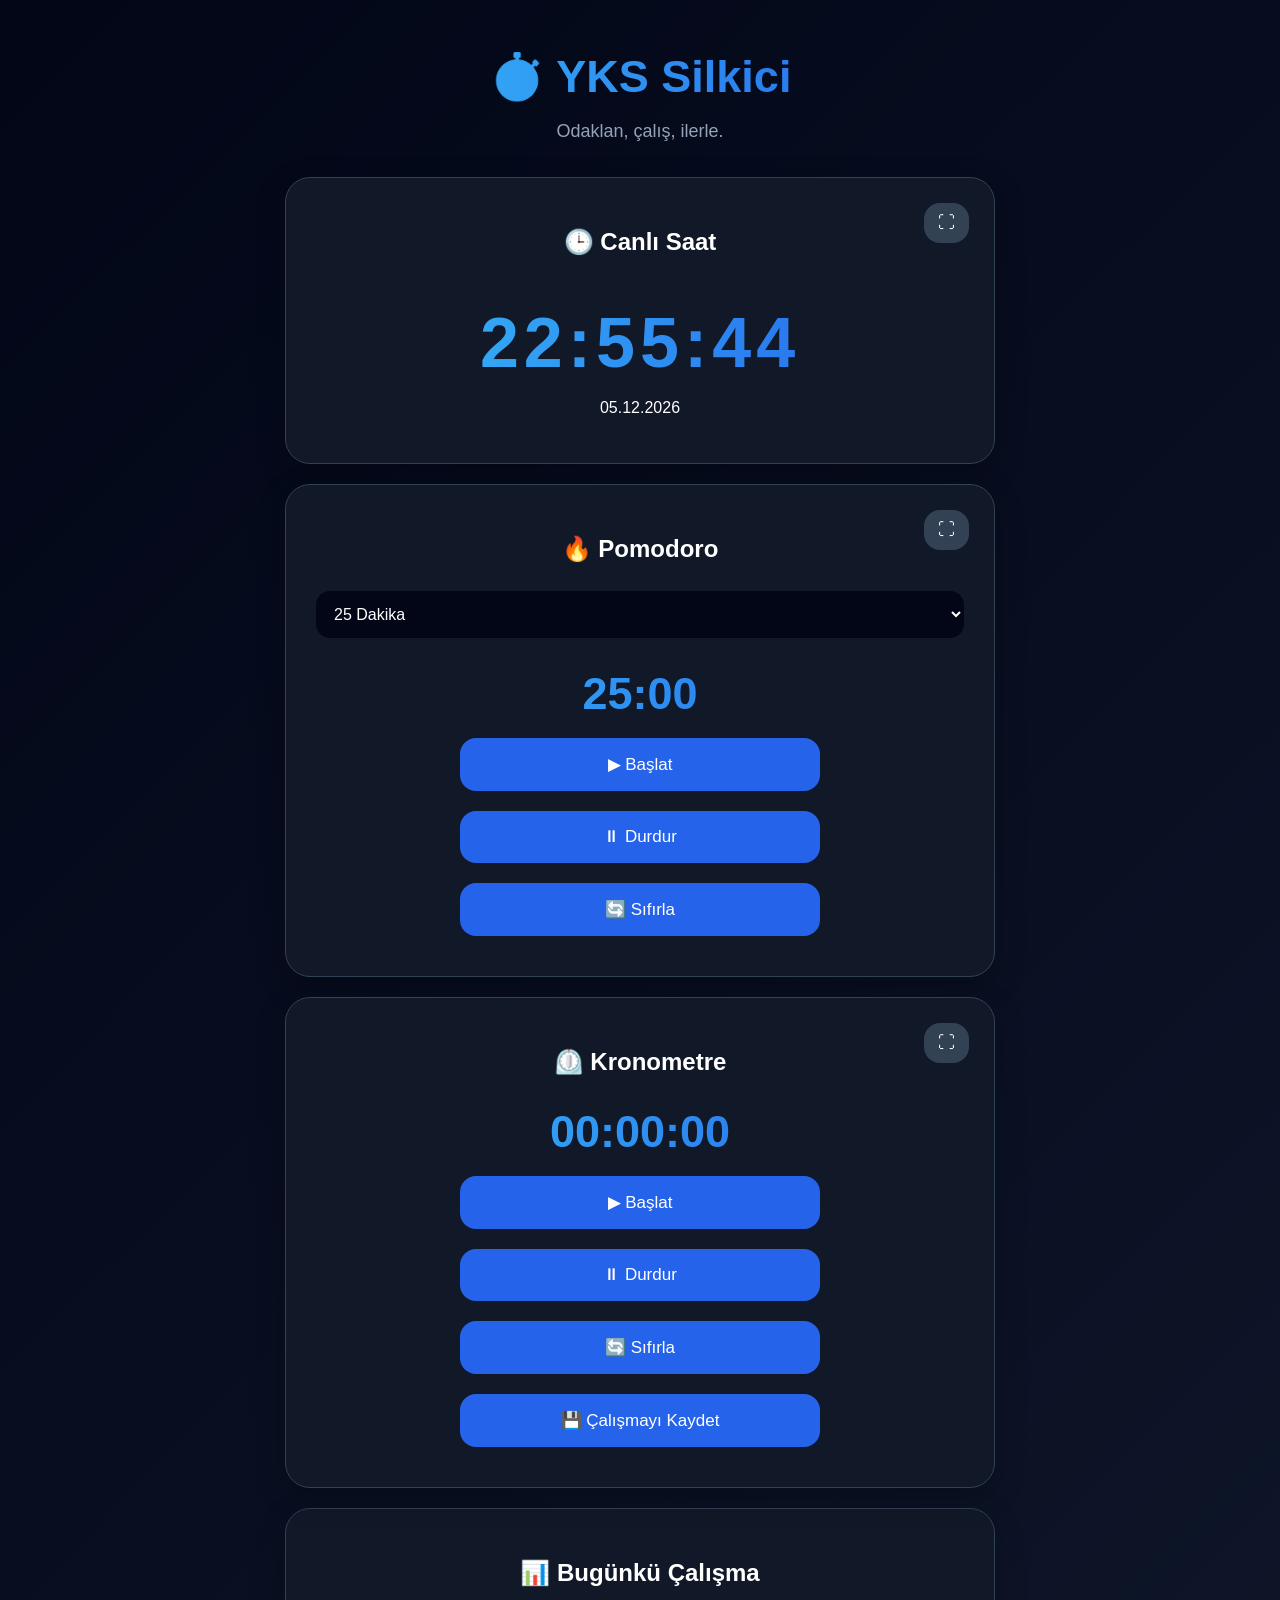
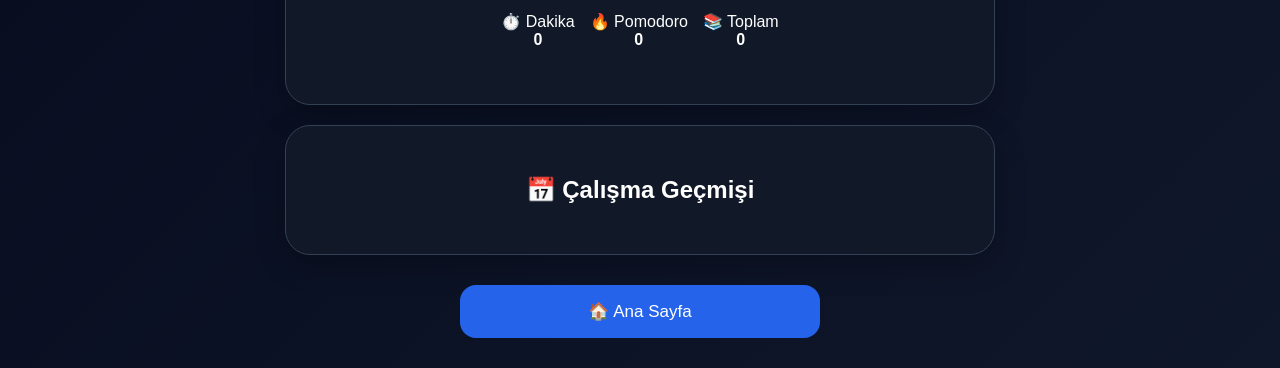
==== pomodoro.html @ 1069e3ba "Update pomodoro.html" ====
<!DOCTYPE html>
<html lang="tr">

<head>

<meta charset="UTF-8">
<meta name="viewport" content="width=device-width, initial-scale=1.0">

<title>YKS Silkici - Pomodoro Merkezi</title>

<link rel="stylesheet" href="style.css">

<style>
.fullscreenBox{

position:fixed;

top:0;
left:0;

width:100vw;
height:100vh;

z-index:99999;

background:#08111f;

display:flex;

flex-direction:column;

justify-content:center;

align-items:center;

padding:40px;

overflow:hidden;

}


/* tam ekrana geçen kutunun boyutu */

.fullscreenBox.box{

width:90%;

max-width:1000px;

min-height:500px;

}


/* tam ekrandaki başlık */

.fullscreenBox h2{

font-size:40px;

}


/* tam ekrandaki büyük sayılar */

.fullscreenBox h1{

font-size:120px;

letter-spacing:5px;

}


/* tam ekrandaki butonlar */

.fullscreenBox button{

font-size:22px;

padding:18px;

}


/* büyütme butonu */

.buyut{

position:absolute;

right:15px;

top:15px;

width:45px;

height:40px;

padding:5px;

background:#334155;

}


.odak{

position:relative;

}


/* normal saat */

.buyukSaat{

font-size:70px;

letter-spacing:5px;

font-weight:800;

}






.kartBaslik{

color:#94a3b8;

}


#kayitlar .card{

margin-top:15px;

}


</style>

</head>



<body>


<div class="container">



<h1>⏱️ YKS Silkici</h1>


<p class="subtitle">

Odaklan, çalış, ilerle.

</p>




<!-- SAAT -->

<div class="box odak" id="saatBox">


<button class="buyut" onclick="tamEkran('saatBox')">

⛶

</button>


<h2>🕒 Canlı Saat</h2>


<h1 id="saat" class="buyukSaat">

00:00:00

</h1>


<p id="tarih"></p>


</div>





<!-- POMODORO -->

<div class="box odak" id="pomBox">


<button class="buyut" onclick="tamEkran('pomBox')">

⛶

</button>



<h2>🔥 Pomodoro</h2>


<select id="sure">


<option value="5">5 Dakika</option>

<option value="10">10 Dakika</option>

<option value="15">15 Dakika</option>

<option value="25" selected>25 Dakika</option>

<option value="30">30 Dakika</option>

<option value="45">45 Dakika</option>

<option value="60">60 Dakika</option>


</select>



<h1 id="pomodoro">

25:00

</h1>



<button onclick="baslat()">

▶ Başlat

</button>


<button onclick="durdur()">

⏸ Durdur

</button>


<button onclick="sifirla()">

🔄 Sıfırla

</button>


</div>


<!-- KRONOMETRE -->

<div class="box odak" id="kronoBox">


<button class="buyut" onclick="tamEkran('kronoBox')">

⛶

</button>



<h2>⏲️ Kronometre</h2>


<h1 id="kronometre">

00:00:00

</h1>




<button onclick="kronoBaslat()">

▶ Başlat

</button>



<button onclick="kronoDurdur()">

⏸ Durdur

</button>



<button onclick="kronoSifirla()">

🔄 Sıfırla

</button>



<button onclick="kronoKaydet()">

💾 Çalışmayı Kaydet

</button>



</div>





<!-- İSTATİSTİK ÖZET -->

<div class="box">


<h2>📊 Bugünkü Çalışma</h2>


<div class="stats">


<div>

⏱️ Dakika

<br>

<b id="bugunDakika">

0

</b>

</div>




<div>

🔥 Pomodoro

<br>

<b id="pomSayisi">

0

</b>

</div>




<div>

📚 Toplam

<br>

<b id="toplamDakika">

0

</b>

</div>


</div>


</div>






<!-- KAYITLAR -->


<div class="box">


<h2>📅 Çalışma Geçmişi</h2>


<div id="kayitlar">

</div>


</div>





<button onclick="window.location.href='index.html'">

🏠 Ana Sayfa

</button>



</div><script>


// TAM EKRAN

function tamEkran(id){

let kutu=document.getElementById(id);

kutu.classList.toggle("fullscreenBox");

}





// CANLI SAAT


function saatGuncelle(){

let simdi=new Date();


document.getElementById("saat").innerHTML =
simdi.toLocaleTimeString("tr-TR");


document.getElementById("tarih").innerHTML =
simdi.toLocaleDateString("tr-TR");


}


setInterval(saatGuncelle,1000);

saatGuncelle();









// POMODORO SİSTEMİ


let pomTimer=null;


let pomDakika =
Number(localStorage.getItem("pomDakika")) || 25;


let pomSaniye =
Number(localStorage.getItem("pomSaniye")) || 0;



let pomBaslangic =
Number(localStorage.getItem("pomBaslangic")) || null;





function gosterPom(){


document.getElementById("pomodoro").innerHTML =

String(pomDakika).padStart(2,"0")

+

":"

+

String(pomSaniye).padStart(2,"0");


}







function baslat(){


if(pomTimer) return;



if(!pomBaslangic){

pomBaslangic=Date.now();

localStorage.setItem(
"pomBaslangic",
pomBaslangic
);

}



pomTimer=setInterval(function(){


pomSaniye--;



if(pomSaniye<0){


pomSaniye=59;

pomDakika--;


}



if(pomDakika<=0 && pomSaniye<=0){


pomBitir();


return;


}





localStorage.setItem(
"pomDakika",
pomDakika
);



localStorage.setItem(
"pomSaniye",
pomSaniye
);



gosterPom();



},1000);



}







function durdur(){


clearInterval(pomTimer);


pomTimer=null;



}







function sifirla(){


durdur();


pomDakika =
Number(document.getElementById("sure").value);



pomSaniye=0;



localStorage.setItem(
"pomDakika",
pomDakika
);



localStorage.setItem(
"pomSaniye",
pomSaniye
);



gosterPom();



}






document
.getElementById("sure")
.addEventListener("change",function(){


pomDakika=Number(this.value);

pomSaniye=0;


gosterPom();


});





function pomBitir(){


clearInterval(pomTimer);


pomTimer=null;


localStorage.removeItem("pomBaslangic");



pomSayisiArttir();



let ses=new Audio(

"https://actions.google.com/sounds/v1/alarms/alarm_clock.ogg"

);



ses.play();



alert("Pomodoro tamamlandı 🔥");



pomDakika=
Number(document.getElementById("sure").value);



pomSaniye=0;


gosterPom();



}






gosterPom();


// KRONOMETRE SİSTEMİ


let kronoTimer=null;


let kronoSure =
Number(localStorage.getItem("kronoSure")) || 0;



function kronoGoster(){


let saat=Math.floor(kronoSure/3600);


let dakika=Math.floor((kronoSure%3600)/60);


let saniye=kronoSure%60;



document.getElementById("kronometre").innerHTML=


String(saat).padStart(2,"0")

+

":"

+

String(dakika).padStart(2,"0")

+

":"

+

String(saniye).padStart(2,"0");



}






function kronoBaslat(){


if(kronoTimer) return;



kronoTimer=setInterval(function(){


kronoSure++;


localStorage.setItem(
"kronoSure",
kronoSure
);


kronoGoster();



},1000);



}







function kronoDurdur(){


clearInterval(kronoTimer);


kronoTimer=null;



}







function kronoSifirla(){


kronoDurdur();


kronoSure=0;


localStorage.removeItem(
"kronoSure"
);


kronoGoster();


}








kronoGoster();










// ÇALIŞMA KAYDETME


function kronoKaydet(){


if(kronoSure===0){

alert("Önce biraz çalışmalısın.");

return;

}



let liste =

JSON.parse(
localStorage.getItem("calismaKayitlari")
)
|| [];



let tarih =
new Date().toLocaleDateString("tr-TR");




liste.push({

tarih:tarih,

sure:kronoSure


});





localStorage.setItem(

"calismaKayitlari",

JSON.stringify(liste)

);



alert("Çalışma kaydedildi 💪");



kayitGoster();


istatistikGuncelle();


}










// KAYITLARI GÖSTER


function kayitGoster(){


let alan=
document.getElementById("kayitlar");



let liste=

JSON.parse(
localStorage.getItem("calismaKayitlari")
)

|| [];



alan.innerHTML="";



  liste.slice().reverse().forEach(function(x,index){



let dakika=Math.floor(x.sure/60);



alan.innerHTML += `


<div class="card">


<p>📅 ${x.tarih}</p>


<p>⏱️ ${dakika} dakika çalışıldı</p>



<button onclick="kayitSil(${index})">

🗑️ Sil

</button>



</div>


`;



});



}








function kayitSil(index){


let liste=

JSON.parse(
localStorage.getItem("calismaKayitlari")
)

|| [];



liste.splice(index,1);



localStorage.setItem(

"calismaKayitlari",

JSON.stringify(liste)

);



kayitGoster();


istatistikGuncelle();


}



kayitGoster();

// POMODORO SAYACI


function pomSayisiArttir(){


let sayi =

Number(localStorage.getItem("pomSayisi"))
|| 0;



sayi++;



localStorage.setItem(
"pomSayisi",
sayi
);



istatistikGuncelle();


}









// İSTATİSTİK SİSTEMİ


function istatistikGuncelle(){


let liste =

JSON.parse(
localStorage.getItem("calismaKayitlari")
)

|| [];



let bugun =

new Date().toLocaleDateString("tr-TR");



let toplam=0;



liste.forEach(function(x){


let dakika=Math.floor(x.sure/60);


toplam+=dakika;



});






let bugunToplam=0;



liste.forEach(function(x){


if(x.tarih===bugun){


bugunToplam +=

Math.floor(x.sure/60);


}


});






document.getElementById("bugunDakika").innerHTML =

bugunToplam;



document.getElementById("toplamDakika").innerHTML =

toplam;



document.getElementById("pomSayisi").innerHTML =

localStorage.getItem("pomSayisi")
|| 0;



}







istatistikGuncelle();





</script>


</body>

</html>
---- style.css ----
*{
    box-sizing:border-box;
    font-family:"Segoe UI",Arial,sans-serif;
}


body{

    margin:0;
    min-height:100vh;

    background:
    linear-gradient(135deg,#020617,#0f172a);

    color:white;

    display:flex;
    justify-content:center;
    align-items:center;

}



.container{

    width:92%;
    max-width:750px;

    text-align:center;

    padding:20px;

}




h1{

    font-size:45px;

    margin-bottom:8px;

    background:linear-gradient(90deg,#38bdf8,#2563eb);

    -webkit-background-clip:text;

    color:transparent;

}



.subtitle{

    color:#94a3b8;

    font-size:18px;

    margin-bottom:35px;

}





.box{

    background:#111827;

    padding:30px;

    border-radius:25px;

    border:1px solid #334155;

    margin-bottom:20px;

    box-shadow:
    0 10px 30px rgba(0,0,0,.25);

}




button{

    width:90%;

    max-width:360px;

    padding:16px;

    margin:10px;

    border:none;

    border-radius:16px;

    background:#2563eb;

    color:white;

    font-size:17px;

    cursor:pointer;

    transition:.25s;


}



button:hover{

    transform:translateY(-4px);

    filter:brightness(1.15);

}




.hidden{

    display:none;

}




.stats{

    display:flex;

    gap:15px;

    justify-content:center;

    flex-wrap:wrap;

    margin:25px 0;

}





.statCard{

    background:#1e293b;

    padding:22px;

    border-radius:22px;

    width:160px;

    border:1px solid #334155;

    font-size:15px;

}



.statCard b{

    display:block;

    font-size:35px;

    margin-top:10px;

    color:#38bdf8;

}





.menu button{

    background:#16a34a;

}




input,
select,
textarea{


    width:100%;

    padding:14px;

    margin-top:8px;

    border-radius:14px;

    border:none;

    outline:none;

    background:#020617;

    color:white;

    font-size:16px;


}





textarea{

    min-height:130px;

    resize:none;

}




label{

    display:block;

    text-align:left;

    margin-top:15px;

    color:#cbd5e1;

}




.card{


    background:#1e293b;

    padding:22px;

    border-radius:22px;

    margin:15px 0;

    text-align:left;

    border:1px solid #334155;


}




.card button{

    background:#dc2626;

    width:200px;

}




img{

    max-width:100%;

    border-radius:15px;

    margin-top:15px;

}





.progress{

    width:100%;

    height:15px;

    background:#020617;

    border-radius:20px;

    overflow:hidden;

}




#hedefBar{

    height:100%;

    width:0%;

    background:#22c55e;

}





@media(max-width:600px){


    h1{

        font-size:35px;

    }



    .statCard{

        width:100%;

    }


}
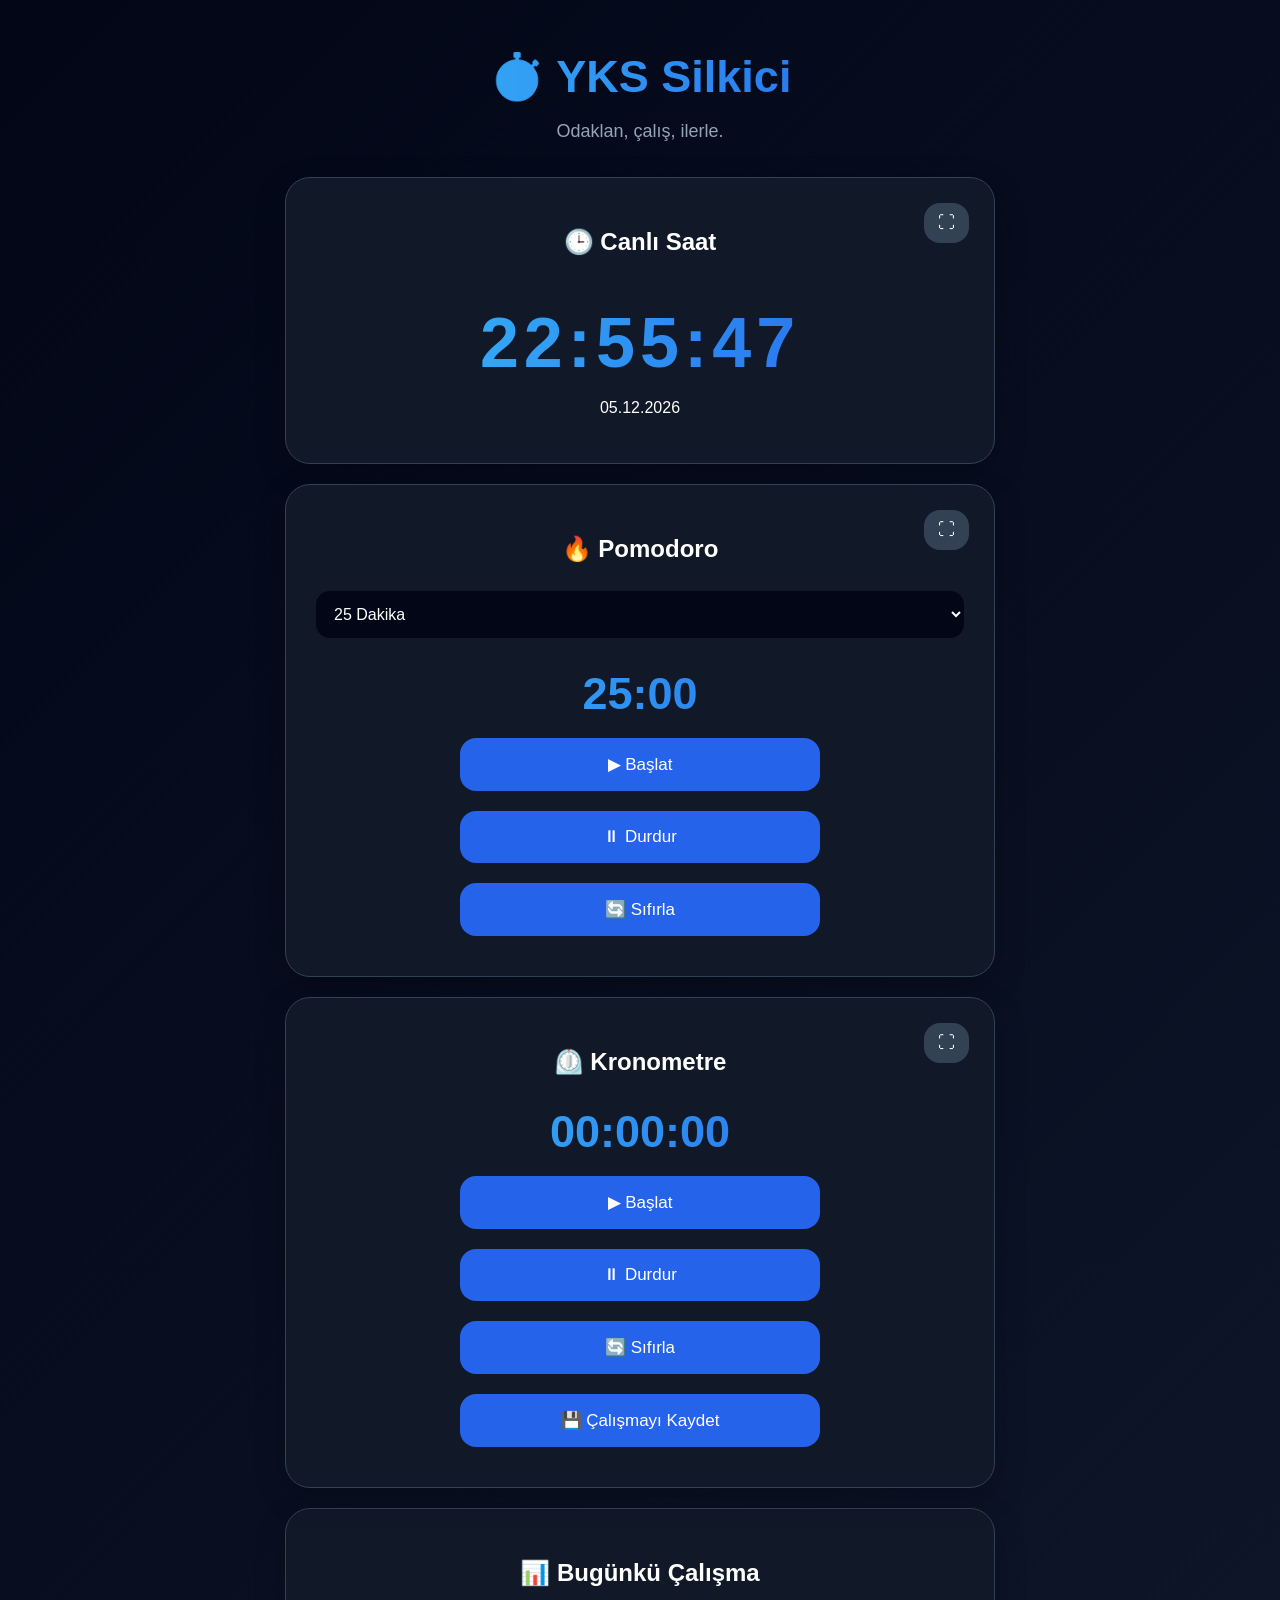
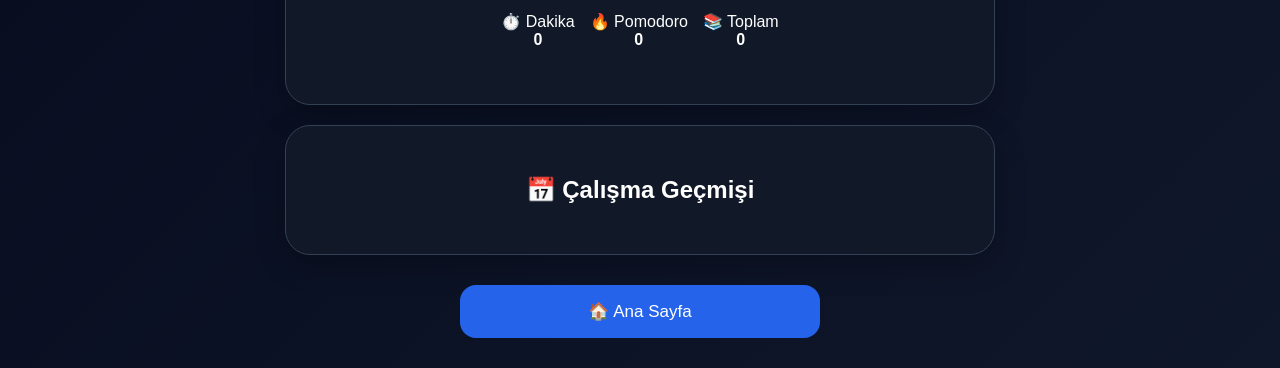
==== commit 76019402: "Update pomodoro.html" ====
--- a/pomodoro.html
+++ b/pomodoro.html
@@ -13,116 +13,143 @@
 <style>
 .fullscreenBox{
 
-position:fixed;
-
-top:0;
-left:0;
-
-width:100vw;
-height:100vh;
-
-z-index:99999;
-
-background:#08111f;
-
-display:flex;
-
-flex-direction:column;
-
-justify-content:center;
-
-align-items:center;
-
-padding:40px;
-
-overflow:hidden;
-
-}
-
-
-/* tam ekrana geçen kutunun boyutu */
-
-.fullscreenBox.box{
-
-width:90%;
-
-max-width:1000px;
-
-min-height:500px;
-
-}
-
-
-/* tam ekrandaki başlık */
+position:fixed !important;
+
+top:0 !important;
+left:0 !important;
+
+width:100vw !important;
+height:100vh !important;
+
+z-index:999999 !important;
+
+background:#08111f !important;
+
+display:flex !important;
+
+flex-direction:column !important;
+
+justify-content:center !important;
+
+align-items:center !important;
+
+padding:20px !important;
+
+margin:0 !important;
+
+box-sizing:border-box !important;
+
+overflow:hidden !important;
+
+}
+
+
 
 .fullscreenBox h2{
 
-font-size:40px;
-
-}
-
-
-/* tam ekrandaki büyük sayılar */
+font-size:40px !important;
+
+margin-bottom:20px !important;
+
+}
+
+
+
 
 .fullscreenBox h1{
 
-font-size:120px;
-
+font-size:120px !important;
+
+letter-spacing:5px !important;
+
+font-weight:900 !important;
+
+margin:20px !important;
+
+}
+
+
+
+
+
+.fullscreenBox button{
+
+font-size:22px !important;
+
+padding:15px 30px !important;
+
+margin:8px !important;
+
+}
+
+
+
+
+
+.fullscreenBox select{
+
+font-size:22px !important;
+
+padding:10px !important;
+
+margin:10px !important;
+
+}
+
+
+
+
+.fullscreenBox .buyut{
+
+display:none !important;
+
+}
+
+
+/* büyütme butonu */
+
+.buyut{
+
+position:absolute;
+
+right:15px;
+
+top:15px;
+
+width:45px;
+
+height:40px;
+
+padding:5px;
+
+background:#334155;
+
+}
+
+
+.odak{
+
+position:relative;
+
+}
+
+
+/* normal saat */
+.buyukSaat{
+
+font-size:70px;
 letter-spacing:5px;
-
-}
-
-
-/* tam ekrandaki butonlar */
-
-.fullscreenBox button{
-
-font-size:22px;
-
-padding:18px;
-
-}
-
-
-/* büyütme butonu */
-
-.buyut{
-
-position:absolute;
-
-right:15px;
-
-top:15px;
-
-width:45px;
-
-height:40px;
-
-padding:5px;
-
-background:#334155;
-
-}
-
-
-.odak{
-
-position:relative;
-
-}
-
-
-/* normal saat */
-
-.buyukSaat{
-
-font-size:70px;
-
-letter-spacing:5px;
-
 font-weight:800;
 
 }
+
+
+.fullscreenBox .buyukSaat{
+
+font-size:120px !important;
+
+}
+
 
 
 
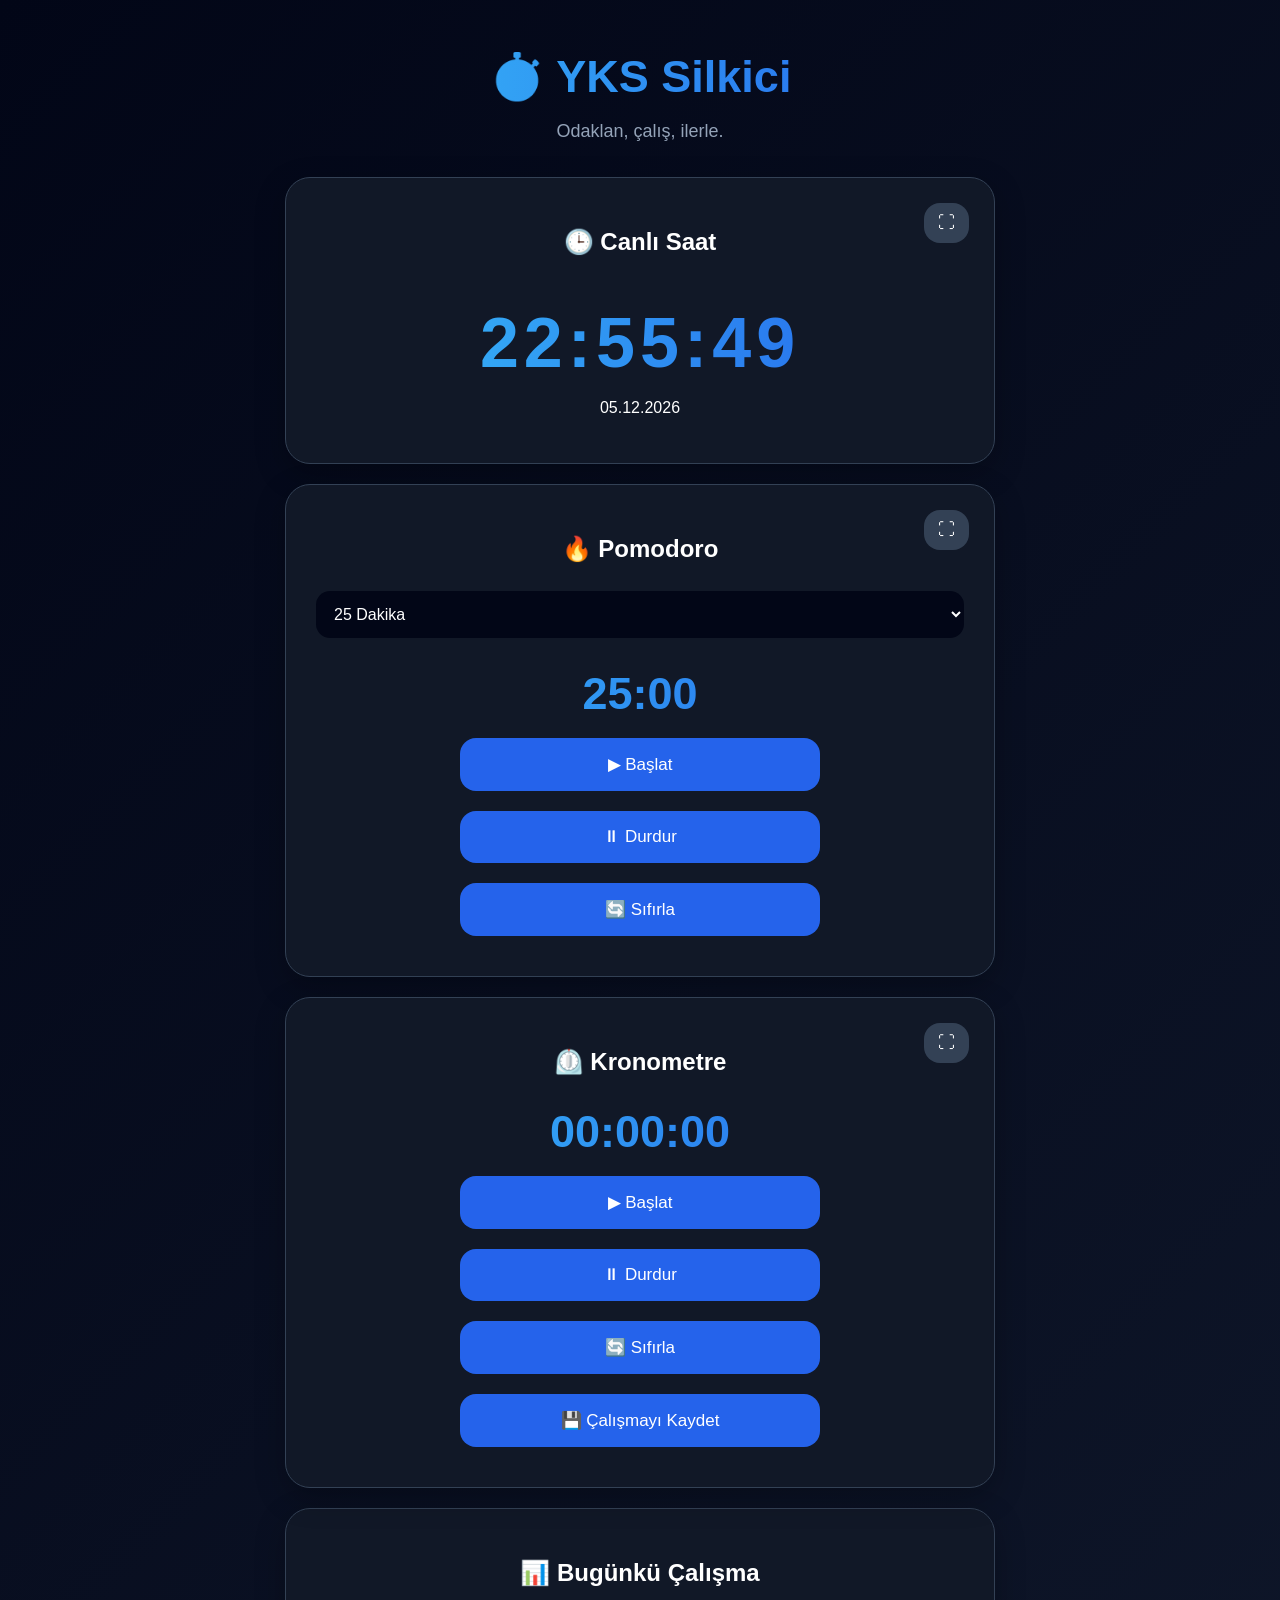
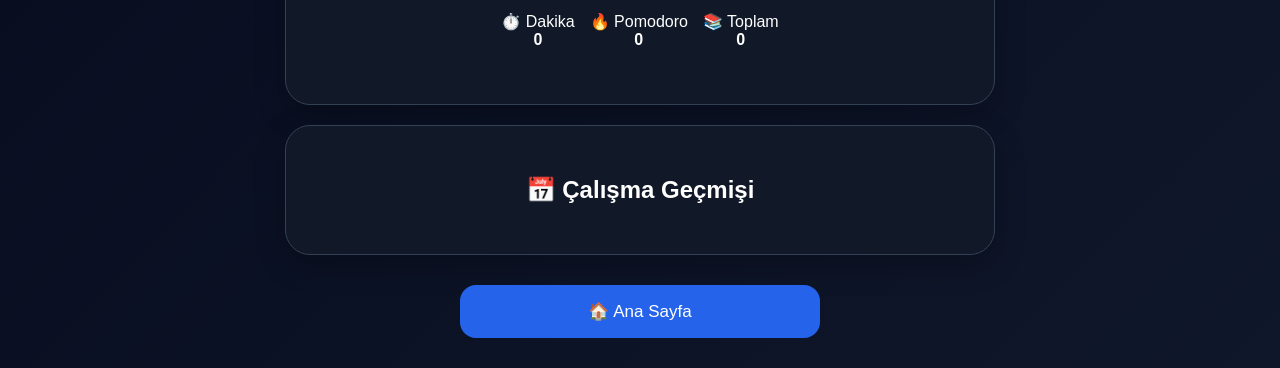
==== commit de1865a1: "Update pomodoro.html" ====
--- a/pomodoro.html
+++ b/pomodoro.html
@@ -58,13 +58,22 @@
 
 .fullscreenBox h1{
 
-font-size:120px !important;
-
-letter-spacing:5px !important;
+font-size:70px !important;
+
+letter-spacing:3px !important;
 
 font-weight:900 !important;
 
-margin:20px !important;
+margin:15px !important;
+
+}
+  .fullscreenBox{
+
+width:100% !important;
+
+height:100% !important;
+
+max-width:none !important;
 
 }
 
@@ -146,7 +155,7 @@
 
 .fullscreenBox .buyukSaat{
 
-font-size:120px !important;
+font-size:70px !important;
 
 }
 
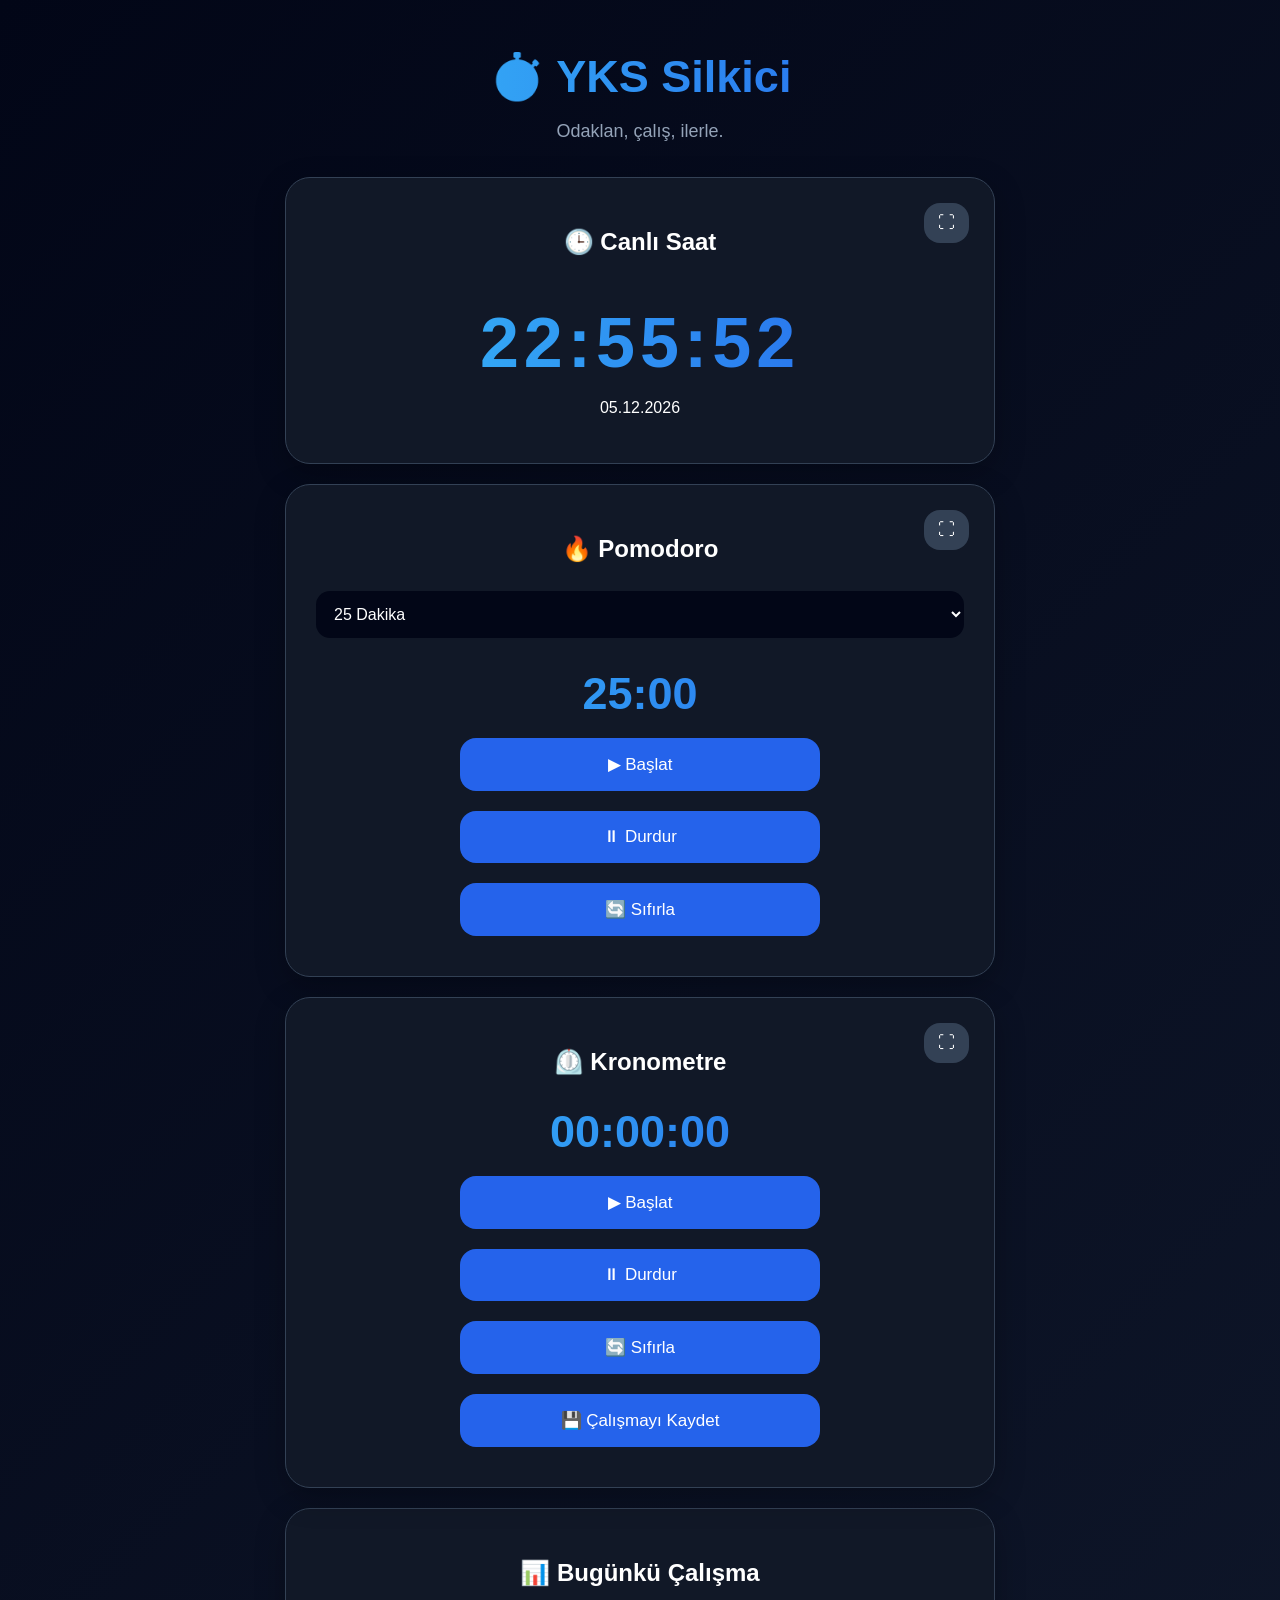
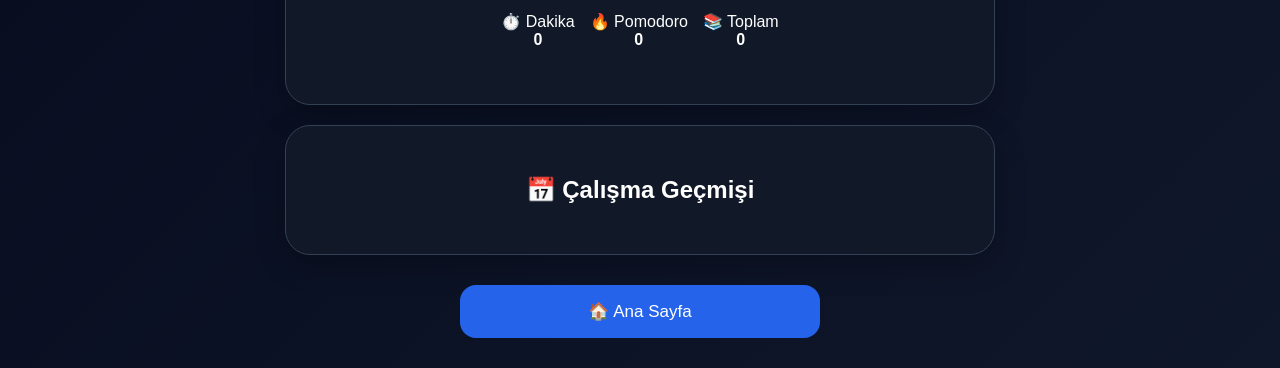
==== commit ea8ea4a9: "Update pomodoro.html" ====
--- a/pomodoro.html
+++ b/pomodoro.html
@@ -52,6 +52,42 @@
 margin-bottom:20px !important;
 
 }
+  .cikis{
+
+display:none;
+
+position:absolute;
+
+right:20px;
+
+top:20px;
+
+width:45px;
+
+height:45px;
+
+border-radius:50%;
+
+border:none;
+
+background:#334155;
+
+color:white;
+
+font-size:28px;
+
+z-index:999999;
+
+}
+
+
+.fullscreenBox .cikis{
+
+display:block;
+
+}
+  
+  
 
 
 
@@ -212,6 +248,12 @@
 <button class="buyut" onclick="tamEkran('saatBox')">
 
 ⛶
+
+</button>
+
+  <button class="cikis" onclick="tamEkran('saatBox')">
+
+×
 
 </button>
 
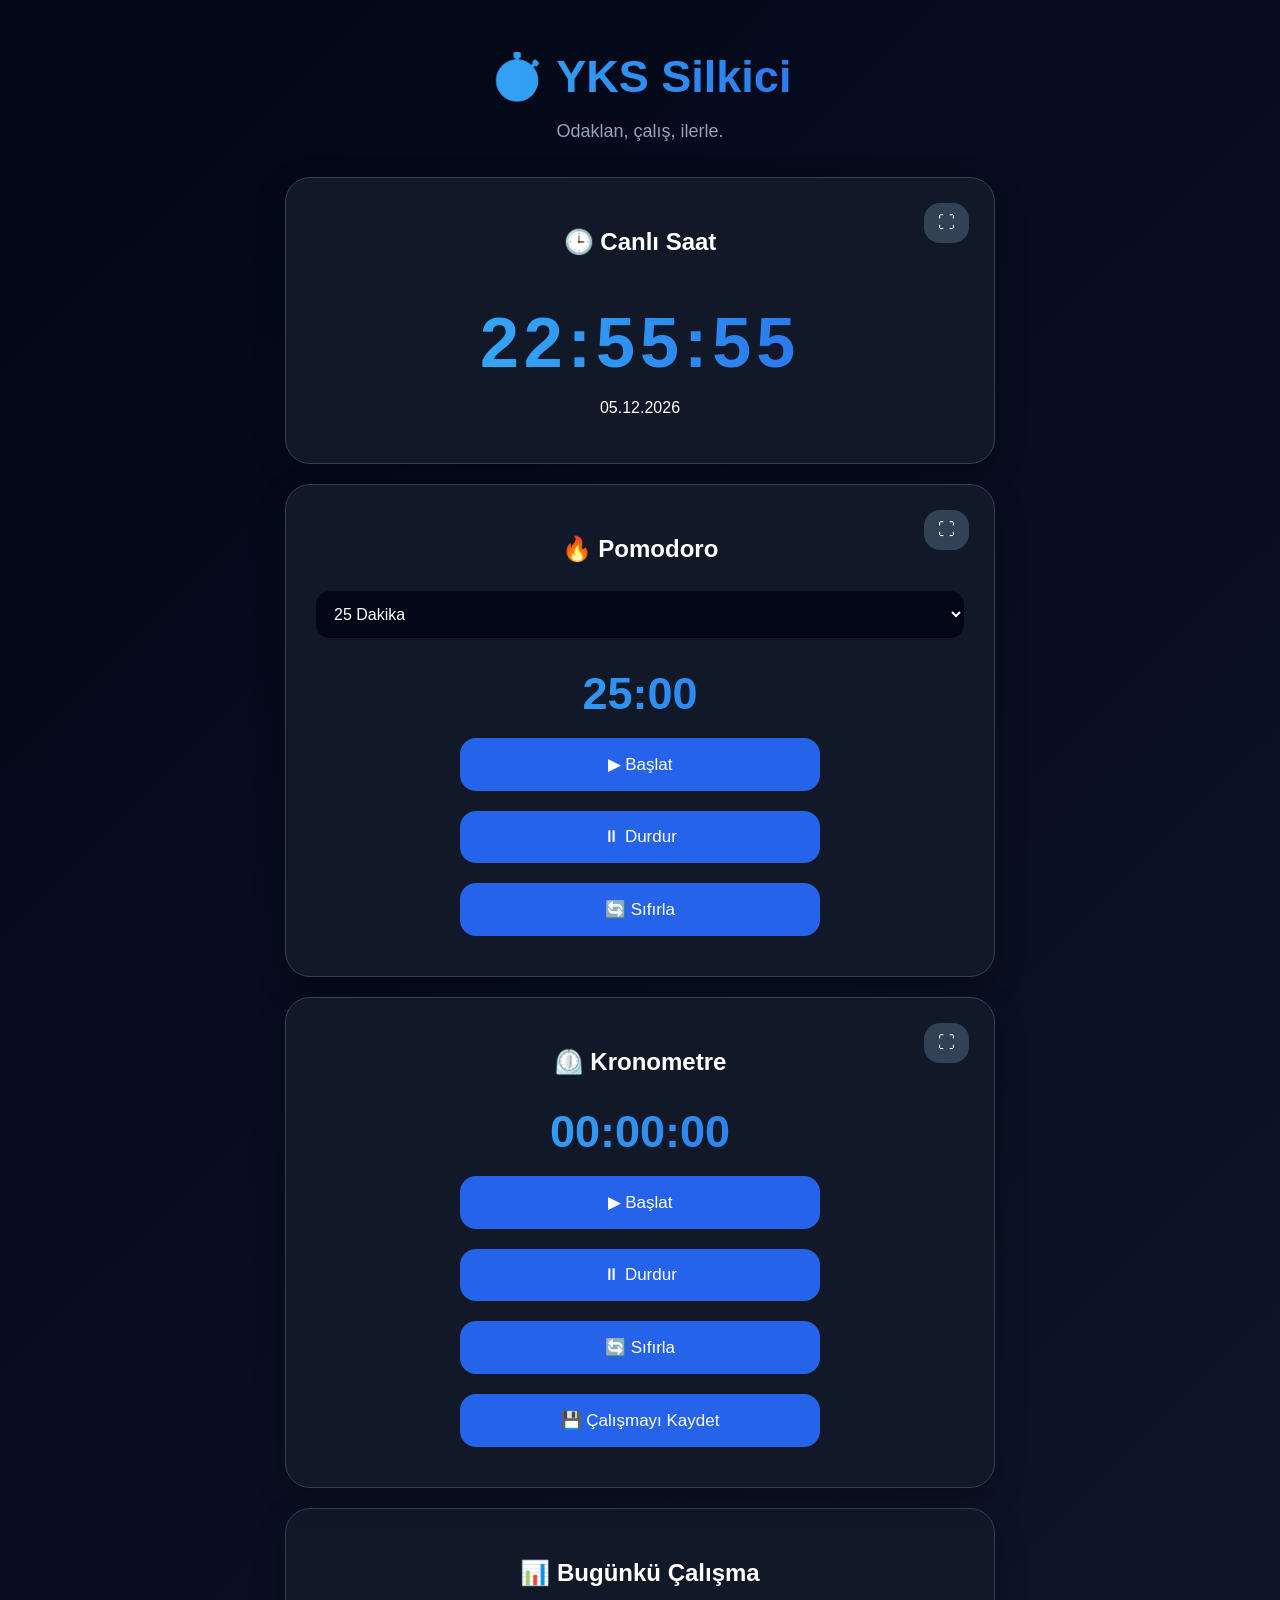
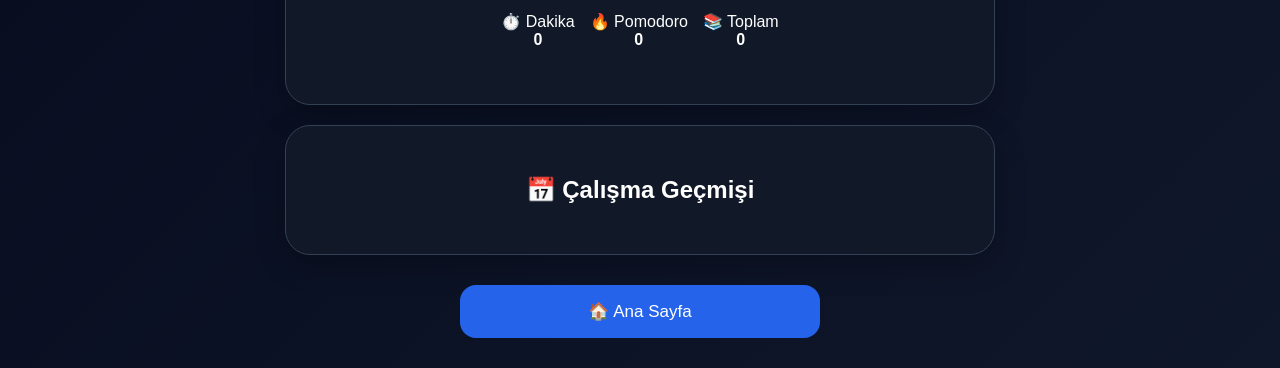
==== commit e1c62c4b: "Update pomodoro.html" ====
--- a/pomodoro.html
+++ b/pomodoro.html
@@ -287,7 +287,11 @@
 ⛶
 
 </button>
-
+<button class="cikis" onclick="tamEkran('pomBox')">
+
+×
+
+</button>
 
 
 <h2>🔥 Pomodoro</h2>
@@ -355,6 +359,12 @@
 <button class="buyut" onclick="tamEkran('kronoBox')">
 
 ⛶
+
+</button>
+  
+  <button class="cikis" onclick="tamEkran('kronoBox')">
+
+×
 
 </button>
 
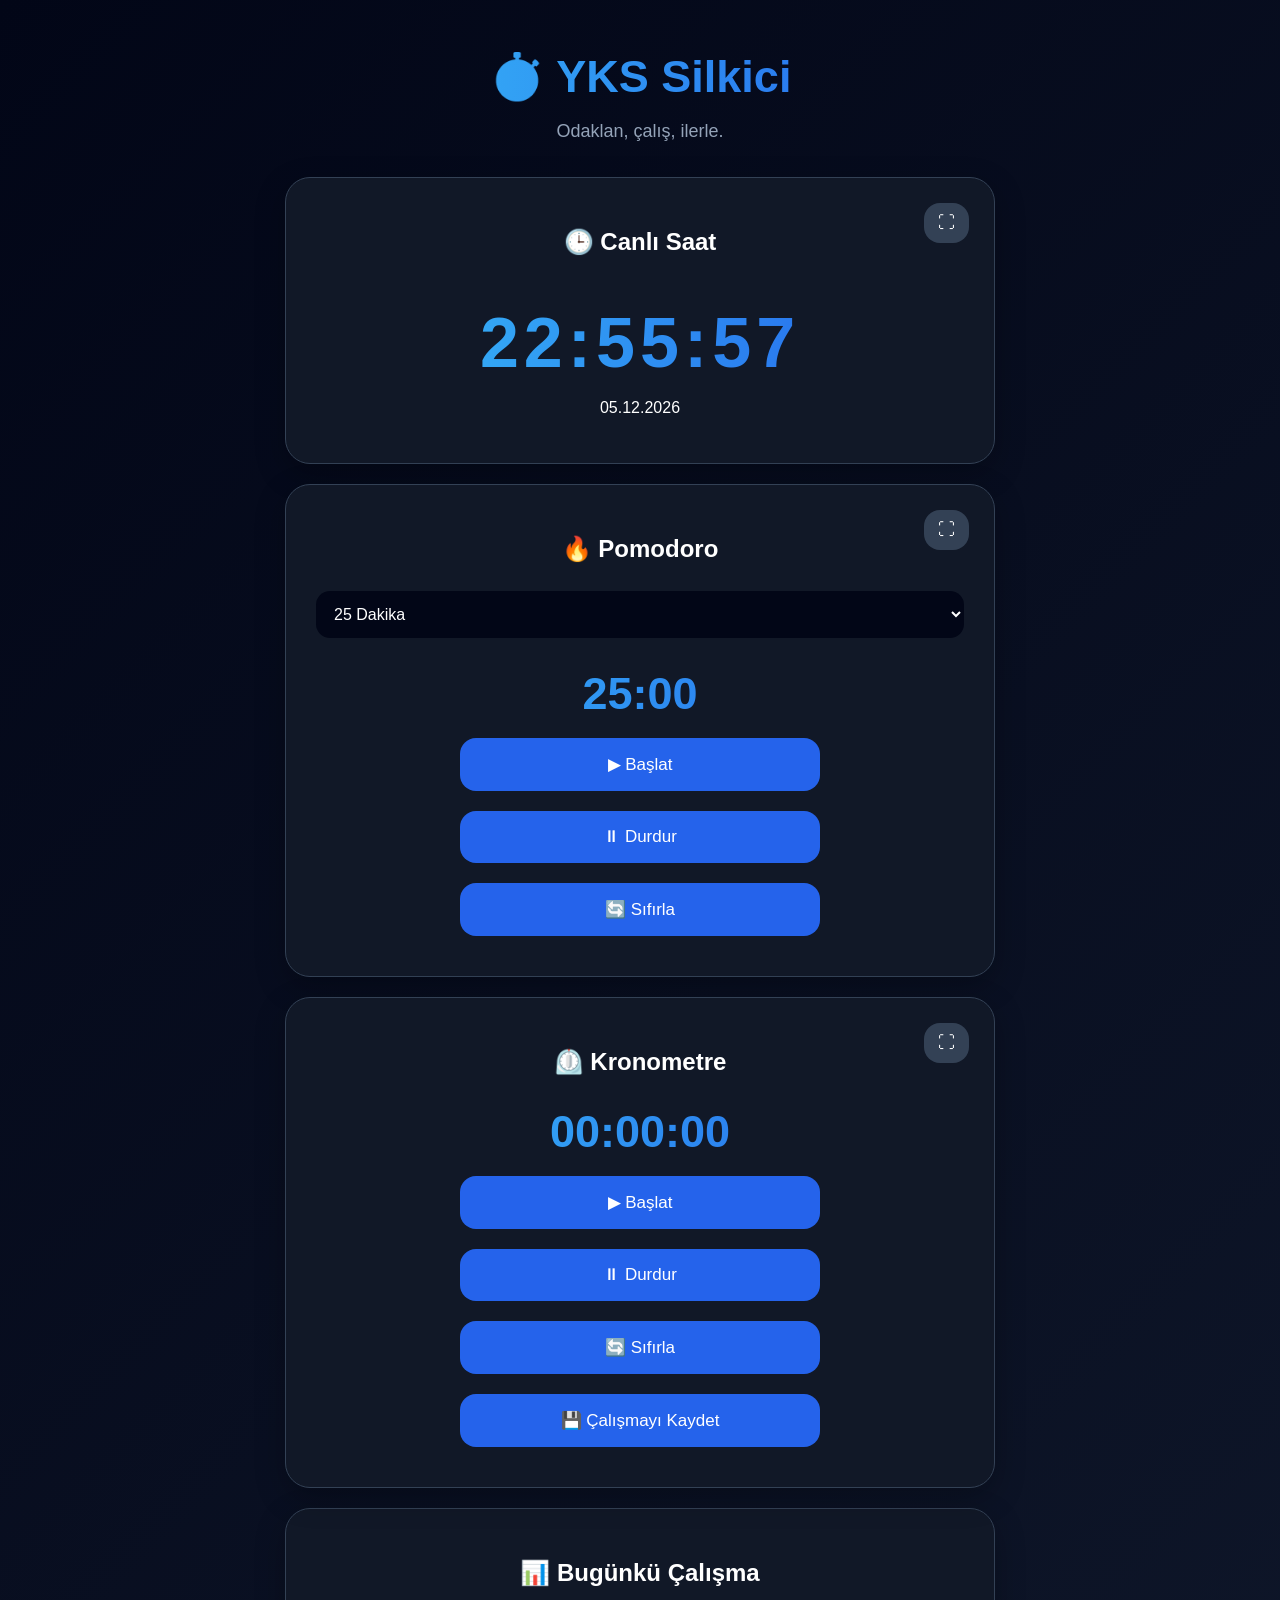
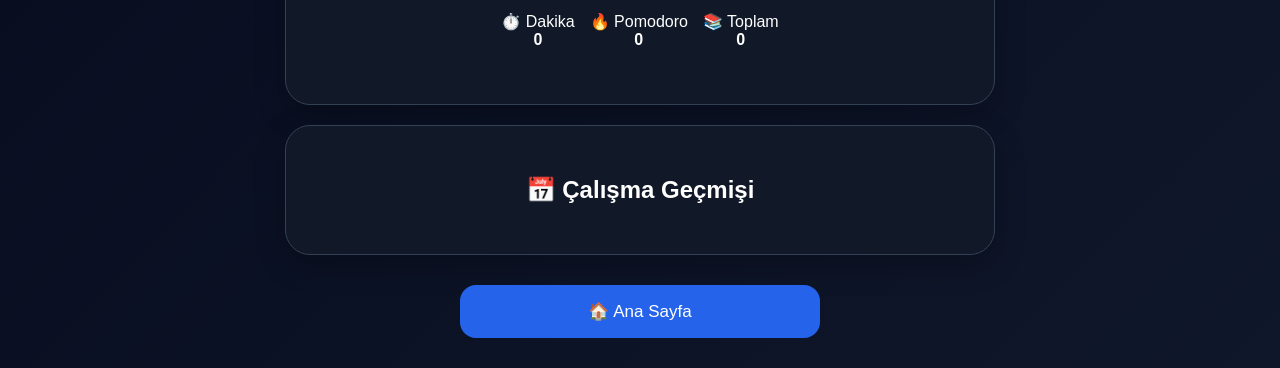
==== commit 967fe99c: "Update pomodoro.html" ====
--- a/pomodoro.html
+++ b/pomodoro.html
@@ -566,272 +566,113 @@
 
 
 
-// POMODORO SİSTEMİ
-
-
-let pomTimer=null;
-
-
-let pomDakika =
-Number(localStorage.getItem("pomDakika")) || 25;
-
-
-let pomSaniye =
-Number(localStorage.getItem("pomSaniye")) || 0;
-
-
-
-let pomBaslangic =
-Number(localStorage.getItem("pomBaslangic")) || null;
-
-
-
+// YENİ POMODORO SİSTEMİ
+
+let pomEnd = Number(localStorage.getItem("pomEnd")) || 0;
+
+let pomSure = Number(localStorage.getItem("pomSure")) || 1500;
 
 
 function gosterPom(){
 
+let kalan;
+
+
+if(pomEnd){
+
+kalan = Math.max(
+0,
+Math.floor((pomEnd-Date.now())/1000)
+);
+
+}else{
+
+kalan = pomSure;
+
+}
+
+
+let dakika = Math.floor(kalan/60);
+
+let saniye = kalan%60;
+
 
 document.getElementById("pomodoro").innerHTML =
-
-String(pomDakika).padStart(2,"0")
-
+String(dakika).padStart(2,"0")
 +
-
 ":"
-
 +
-
-String(pomSaniye).padStart(2,"0");
-
-
-}
-
-
-
-
+String(saniye).padStart(2,"0");
+
+
+}
 
 
 
 function baslat(){
 
-
-if(pomTimer) return;
-
-
-
-if(!pomBaslangic){
-
-pomBaslangic=Date.now();
+if(!pomEnd){
+
+pomEnd = Date.now()+pomSure*1000;
 
 localStorage.setItem(
-"pomBaslangic",
-pomBaslangic
+"pomEnd",
+pomEnd
 );
 
 }
 
-
-
-pomTimer=setInterval(function(){
-
-
-pomSaniye--;
-
-
-
-if(pomSaniye<0){
-
-
-pomSaniye=59;
-
-pomDakika--;
-
-
-}
-
-
-
-if(pomDakika<=0 && pomSaniye<=0){
-
-
-pomBitir();
-
-
-return;
-
-
-}
-
-
-
-
-
-localStorage.setItem(
-"pomDakika",
-pomDakika
+}
+
+
+
+function durdur(){
+
+if(pomEnd){
+
+pomSure =
+Math.max(
+0,
+Math.floor((pomEnd-Date.now())/1000)
 );
 
-
-
-localStorage.setItem(
-"pomSaniye",
-pomSaniye
-);
-
+}
+
+
+pomEnd=0;
+
+localStorage.removeItem("pomEnd");
+
+
+}
+
+
+
+function sifirla(){
+
+durdur();
+
+pomSure =
+Number(document.getElementById("sure").value)*60;
 
 
 gosterPom();
 
-
-
-},1000);
-
-
-
-}
-
-
-
-
-
-
-
-function durdur(){
-
-
-clearInterval(pomTimer);
-
-
-pomTimer=null;
-
-
-
-}
-
-
-
-
-
-
-
-function sifirla(){
-
-
-durdur();
-
-
-pomDakika =
-Number(document.getElementById("sure").value);
-
-
-
-pomSaniye=0;
-
-
-
-localStorage.setItem(
-"pomDakika",
-pomDakika
-);
-
-
-
-localStorage.setItem(
-"pomSaniye",
-pomSaniye
-);
-
-
-
-gosterPom();
-
-
-
-}
-
-
-
-
-
-
-document
-.getElementById("sure")
-.addEventListener("change",function(){
-
-
-pomDakika=Number(this.value);
-
-pomSaniye=0;
-
-
-gosterPom();
-
-
-});
-
-
-
-
-
-function pomBitir(){
-
-
-clearInterval(pomTimer);
-
-
-pomTimer=null;
-
-
-localStorage.removeItem("pomBaslangic");
-
-
-
-pomSayisiArttir();
-
-
-
-let ses=new Audio(
-
-"https://actions.google.com/sounds/v1/alarms/alarm_clock.ogg"
-
-);
-
-
-
-ses.play();
-
-
-
-alert("Pomodoro tamamlandı 🔥");
-
-
-
-pomDakika=
-Number(document.getElementById("sure").value);
-
-
-
-pomSaniye=0;
-
-
-gosterPom();
-
-
-
-}
-
-
-
-
-
-
-gosterPom();
+}
 
 
 // KRONOMETRE SİSTEMİ
 
 
 let kronoTimer=null;
+
+
+
+
+// YENİ KRONOMETRE SİSTEMİ
+
+let kronoStart =
+Number(localStorage.getItem("kronoStart")) || 0;
 
 
 let kronoSure =
@@ -842,42 +683,41 @@
 function kronoGoster(){
 
 
-let saat=Math.floor(kronoSure/3600);
-
-
-let dakika=Math.floor((kronoSure%3600)/60);
-
-
-let saniye=kronoSure%60;
-
-
-
-document.getElementById("kronometre").innerHTML=
-
+let toplam = kronoSure;
+
+
+if(kronoStart){
+
+toplam += Math.floor(
+(Date.now()-kronoStart)/1000
+);
+
+}
+
+
+
+let saat = Math.floor(toplam/3600);
+
+let dakika = Math.floor((toplam%3600)/60);
+
+let saniye = toplam%60;
+
+
+
+document.getElementById("kronometre").innerHTML =
 
 String(saat).padStart(2,"0")
-
 +
-
 ":"
-
 +
-
 String(dakika).padStart(2,"0")
-
 +
-
 ":"
-
 +
-
 String(saniye).padStart(2,"0");
 
 
-
-}
-
-
+}
 
 
 
@@ -885,14 +725,44 @@
 function kronoBaslat(){
 
 
-if(kronoTimer) return;
-
-
-
-kronoTimer=setInterval(function(){
-
-
-kronoSure++;
+if(!kronoStart){
+
+
+kronoStart = Date.now();
+
+
+localStorage.setItem(
+"kronoStart",
+kronoStart
+);
+
+
+}
+
+
+}
+
+
+
+
+
+function kronoDurdur(){
+
+
+if(kronoStart){
+
+
+kronoSure += Math.floor(
+(Date.now()-kronoStart)/1000
+);
+
+
+kronoStart=0;
+
+
+localStorage.removeItem(
+"kronoStart"
+);
 
 
 localStorage.setItem(
@@ -901,34 +771,11 @@
 );
 
 
-kronoGoster();
-
-
-
-},1000);
-
-
-
-}
-
-
-
-
-
-
-
-function kronoDurdur(){
-
-
-clearInterval(kronoTimer);
-
-
-kronoTimer=null;
-
-
-
-}
-
+}
+
+
+
+}
 
 
 
@@ -953,18 +800,6 @@
 
 
 }
-
-
-
-
-
-
-
-
-kronoGoster();
-
-
-
 
 
 
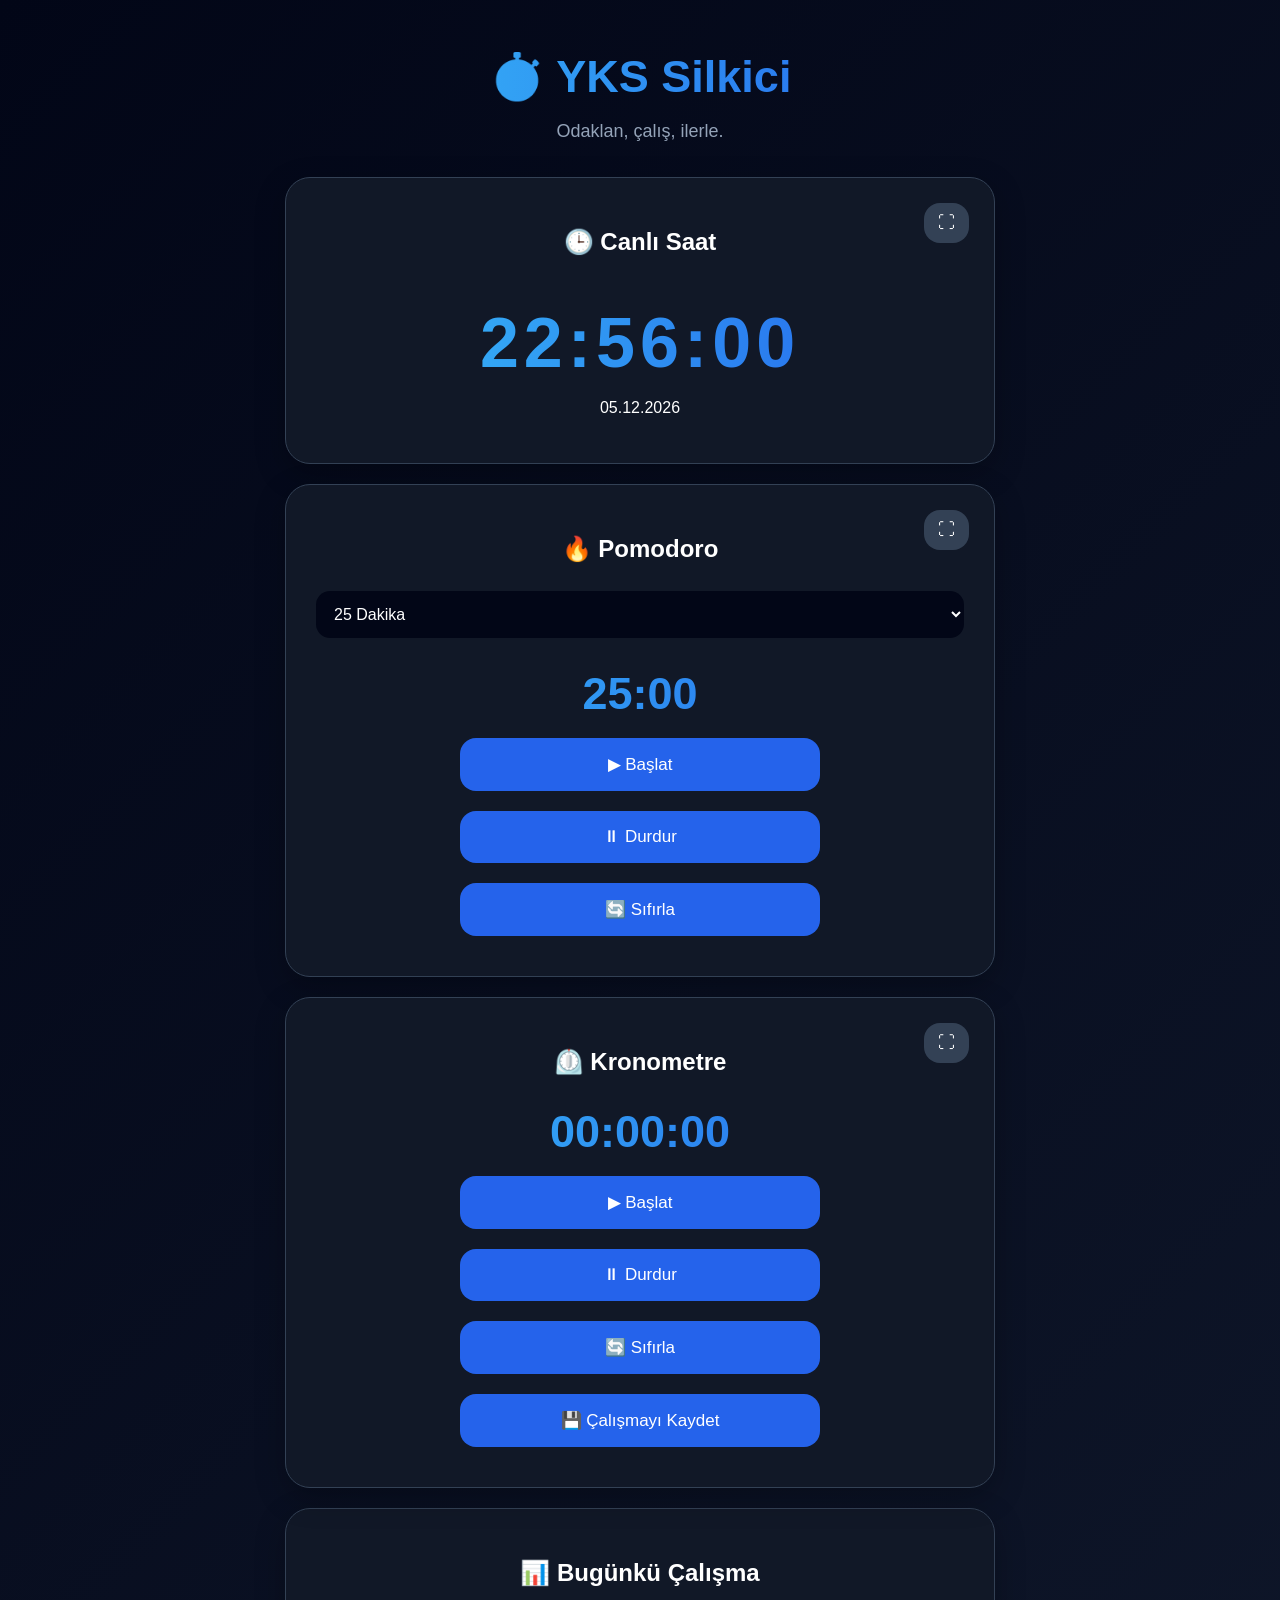
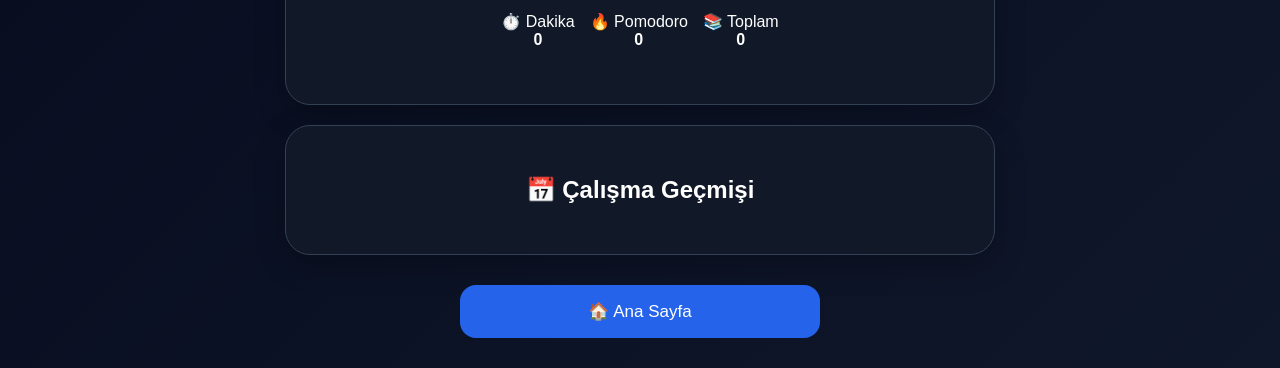
==== commit d5d13cfe: "Update pomodoro.html" ====
--- a/pomodoro.html
+++ b/pomodoro.html
@@ -297,7 +297,7 @@
 <h2>🔥 Pomodoro</h2>
 
 
-<select id="sure">
+<select id="sure" onchange="pomSureDegisti()">
 
 
 <option value="5">5 Dakika</option>
@@ -518,626 +518,332 @@
 
 
 
-</div><script>
-
-
-// TAM EKRAN
-
-function tamEkran(id){
-
-let kutu=document.getElementById(id);
-
-kutu.classList.toggle("fullscreenBox");
-
-}
-
-
-
-
-
-// CANLI SAAT
-
-
-function saatGuncelle(){
-
-let simdi=new Date();
-
-
-document.getElementById("saat").innerHTML =
-simdi.toLocaleTimeString("tr-TR");
-
-
-document.getElementById("tarih").innerHTML =
-simdi.toLocaleDateString("tr-TR");
-
-
-}
-
-
-setInterval(saatGuncelle,1000);
-
-saatGuncelle();
-
-
-
-
-
-
-
-
-
-// YENİ POMODORO SİSTEMİ
+</div>
+
+<script>
+// ==========================================
+// 1. GENEL & TAM EKRAN İŞLEMLERİ
+// ==========================================
+
+function tamEkran(id) {
+    let kutu = document.getElementById(id);
+    kutu.classList.toggle("fullscreenBox");
+}
+
+// Bildirim izni isteği (Mobil ve PWA uyumu için)
+if ("Notification" in window && Notification.permission !== "granted" && Notification.permission !== "denied") {
+    Notification.requestPermission();
+}
+
+// ==========================================
+// 2. CANLI SAAT
+// ==========================================
+
+function saatGuncelle() {
+    let simdi = new Date();
+    document.getElementById("saat").innerHTML = simdi.toLocaleTimeString("tr-TR");
+    document.getElementById("tarih").innerHTML = simdi.toLocaleDateString("tr-TR");
+}
+
+// ==========================================
+// 3. GELİŞMİŞ POMODORO SİSTEMİ (Arka Plan Destekli)
+// ==========================================
 
 let pomEnd = Number(localStorage.getItem("pomEnd")) || 0;
-
-let pomSure = Number(localStorage.getItem("pomSure")) || 1500;
-
-
-function gosterPom(){
-
-let kalan;
-
-
-if(pomEnd){
-
-kalan = Math.max(
-0,
-Math.floor((pomEnd-Date.now())/1000)
-);
-
-}else{
-
-kalan = pomSure;
-
-}
-
-
-let dakika = Math.floor(kalan/60);
-
-let saniye = kalan%60;
-
-
-document.getElementById("pomodoro").innerHTML =
-String(dakika).padStart(2,"0")
-+
-":"
-+
-String(saniye).padStart(2,"0");
-
-
-}
-
-
-
-function baslat(){
-
-if(!pomEnd){
-
-pomEnd = Date.now()+pomSure*1000;
-
-localStorage.setItem(
-"pomEnd",
-pomEnd
-);
-
-}
-
-}
-
-
-
-function durdur(){
-
-if(pomEnd){
-
-pomSure =
-Math.max(
-0,
-Math.floor((pomEnd-Date.now())/1000)
-);
-
-}
-
-
-pomEnd=0;
-
-localStorage.removeItem("pomEnd");
-
-
-}
-
-
-
-function sifirla(){
-
-durdur();
-
-pomSure =
-Number(document.getElementById("sure").value)*60;
-
-
-gosterPom();
-
-}
-
-
-// KRONOMETRE SİSTEMİ
-
-
-let kronoTimer=null;
-
-
-
-
-// YENİ KRONOMETRE SİSTEMİ
-
-let kronoStart =
-Number(localStorage.getItem("kronoStart")) || 0;
-
-
-let kronoSure =
-Number(localStorage.getItem("kronoSure")) || 0;
-
-
-
-function kronoGoster(){
-
-
-let toplam = kronoSure;
-
-
-if(kronoStart){
-
-toplam += Math.floor(
-(Date.now()-kronoStart)/1000
-);
-
-}
-
-
-
-let saat = Math.floor(toplam/3600);
-
-let dakika = Math.floor((toplam%3600)/60);
-
-let saniye = toplam%60;
-
-
-
-document.getElementById("kronometre").innerHTML =
-
-String(saat).padStart(2,"0")
-+
-":"
-+
-String(dakika).padStart(2,"0")
-+
-":"
-+
-String(saniye).padStart(2,"0");
-
-
-}
-
-
-
-
-function kronoBaslat(){
-
-
-if(!kronoStart){
-
-
-kronoStart = Date.now();
-
-
-localStorage.setItem(
-"kronoStart",
-kronoStart
-);
-
-
-}
-
-
-}
-
-
-
-
-
-function kronoDurdur(){
-
-
-if(kronoStart){
-
-
-kronoSure += Math.floor(
-(Date.now()-kronoStart)/1000
-);
-
-
-kronoStart=0;
-
-
-localStorage.removeItem(
-"kronoStart"
-);
-
-
-localStorage.setItem(
-"kronoSure",
-kronoSure
-);
-
-
-}
-
-
-
-}
-
-
-
-
-
-
-function kronoSifirla(){
-
-
-kronoDurdur();
-
-
-kronoSure=0;
-
-
-localStorage.removeItem(
-"kronoSure"
-);
-
-
-kronoGoster();
-
-
-}
-
-
-
-
-
-
-
-// ÇALIŞMA KAYDETME
-
-
-function kronoKaydet(){
-
-
-if(kronoSure===0){
-
-alert("Önce biraz çalışmalısın.");
-
-return;
-
-}
-
-
-
-let liste =
-
-JSON.parse(
-localStorage.getItem("calismaKayitlari")
-)
-|| [];
-
-
-
-let tarih =
-new Date().toLocaleDateString("tr-TR");
-
-
-
-
-liste.push({
-
-tarih:tarih,
-
-sure:kronoSure
-
-
+let pomSure = Number(localStorage.getItem("pomSure")) || 1500; // Saniye cinsinden
+let pomTamamlandiMi = localStorage.getItem("pomTamamlandiMi") === "true";
+
+// Pomodoro Süresi Değiştiğinde
+function pomSureDegisti() {
+    if (!pomEnd) {
+        let secilenDk = Number(document.getElementById("sure").value);
+        pomSure = secilenDk * 60;
+        localStorage.setItem("pomSure", pomSure);
+        gosterPom();
+    }
+}
+
+function gosterPom() {
+    let kalan;
+
+    if (pomEnd) {
+        // Bitiş zamanı üzerinden kalan saniyeyi hesapla
+        kalan = Math.max(0, Math.ceil((pomEnd - Date.now()) / 1000));
+        
+        // Süre bittiğinde
+        if (kalan === 0 && !pomTamamlandiMi) {
+            pomTamamlandi();
+        }
+    } else {
+        kalan = pomSure;
+    }
+
+    let dakika = Math.floor(kalan / 60);
+    let saniye = kalan % 60;
+
+    document.getElementById("pomodoro").innerHTML =
+        String(dakika).padStart(2, "0") + ":" + String(saniye).padStart(2, "0");
+}
+
+function baslat() {
+    if (pomTamamlandiMi) {
+        sifirla();
+    }
+    
+    if (!pomEnd) {
+        // Şu anki zaman + kalan süre = Bitiş Zamanı
+        pomEnd = Date.now() + pomSure * 1000;
+        localStorage.setItem("pomEnd", pomEnd);
+        pomTamamlandiMi = false;
+        localStorage.setItem("pomTamamlandiMi", "false");
+    }
+    gosterPom();
+}
+
+function durdur() {
+    if (pomEnd) {
+        // Durdurulduğunda kalan süreyi hesapla ve kaydet
+        pomSure = Math.max(0, Math.ceil((pomEnd - Date.now()) / 1000));
+        localStorage.setItem("pomSure", pomSure);
+        pomEnd = 0;
+        localStorage.removeItem("pomEnd");
+    }
+    gosterPom();
+}
+
+function sifirla() {
+    pomEnd = 0;
+    localStorage.removeItem("pomEnd");
+    
+    pomTamamlandiMi = false;
+    localStorage.setItem("pomTamamlandiMi", "false");
+
+    let secilenDk = Number(document.getElementById("sure").value);
+    pomSure = secilenDk * 60;
+    localStorage.setItem("pomSure", pomSure);
+    
+    gosterPom();
+}
+
+function pomTamamlandi() {
+    pomEnd = 0;
+    localStorage.removeItem("pomEnd");
+    pomSure = Number(document.getElementById("sure").value) * 60;
+    localStorage.setItem("pomSure", pomSure);
+    
+    pomTamamlandiMi = true;
+    localStorage.setItem("pomTamamlandiMi", "true");
+
+    // Pomodoro sayısını artır
+    pomSayisiArttir();
+
+    // Sesli Uyarı
+    sesCal();
+
+    // Bildirim Gönder
+    if ("Notification" in window && Notification.permission === "granted") {
+        new Notification("YKS Silkici", {
+            body: "🔥 Tebrikler! Bir Pomodoro oturumunu başarıyla tamamladın.",
+            icon: "https://cdn-icons-png.flaticon.com/512/869/869636.png"
+        });
+    }
+
+    setTimeout(function() {
+        alert("🎉 Pomodoro Süresi Bitti! Harika bir çalışma çıkardın 💪");
+    }, 100);
+}
+
+// Tamamlandığında basit bir bip sesi çıkarma fonksiyonu
+function sesCal() {
+    try {
+        let audioCtx = new (window.AudioContext || window.webkitAudioContext)();
+        let osc = audioCtx.createOscillator();
+        let gain = audioCtx.createGain();
+        osc.connect(gain);
+        gain.connect(audioCtx.destination);
+        osc.type = "sine";
+        osc.frequency.value = 587.33; // D5 notası
+        gain.gain.setValueAtTime(0.3, audioCtx.currentTime);
+        osc.start();
+        osc.stop(audioCtx.currentTime + 1);
+    } catch(e) {
+        // Web Audio API desteklenmiyorsa veya kısıtlıysa sessiz geç
+    }
+}
+
+// ==========================================
+// 4. GELİŞMİŞ KRONOMETRE SİSTEMİ (Arka Plan Destekli)
+// ==========================================
+
+let kronoStart = Number(localStorage.getItem("kronoStart")) || 0;
+let kronoSure = Number(localStorage.getItem("kronoSure")) || 0; // Biriken toplam saniye
+
+function kronoGoster() {
+    let toplam = kronoSure;
+
+    if (kronoStart) {
+        // Geçen süreyi milisaniyeden saniyeye çevirip ekle
+        toplam += Math.floor((Date.now() - kronoStart) / 1000);
+    }
+
+    let saat = Math.floor(toplam / 3600);
+    let dakika = Math.floor((toplam % 3600) / 60);
+    let saniye = toplam % 60;
+
+    document.getElementById("kronometre").innerHTML =
+        String(saat).padStart(2, "0") + ":" +
+        String(dakika).padStart(2, "0") + ":" +
+        String(saniye).padStart(2, "0");
+}
+
+function kronoBaslat() {
+    if (!kronoStart) {
+        kronoStart = Date.now();
+        localStorage.setItem("kronoStart", kronoStart);
+    }
+    kronoGoster();
+}
+
+function kronoDurdur() {
+    if (kronoStart) {
+        kronoSure += Math.floor((Date.now() - kronoStart) / 1000);
+        kronoStart = 0;
+        localStorage.removeItem("kronoStart");
+        localStorage.setItem("kronoSure", kronoSure);
+    }
+    kronoGoster();
+}
+
+function kronoSifirla() {
+    kronoStart = 0;
+    kronoSure = 0;
+    localStorage.removeItem("kronoStart");
+    localStorage.removeItem("kronoSure");
+    kronoGoster();
+}
+
+// ==========================================
+// 5. ÇALIŞMA KAYDI VE İSTATİSTİK
+// ==========================================
+
+function kronoKaydet() {
+    // Aktif çalışan kronometre varsa durdurup hesapla
+    let kaydedilecekSure = kronoSure;
+    if (kronoStart) {
+        kaydedilecekSure += Math.floor((Date.now() - kronoStart) / 1000);
+    }
+
+    if (kaydedilecekSure === 0) {
+        alert("Önce biraz çalışmalısın.");
+        return;
+    }
+
+    let liste = JSON.parse(localStorage.getItem("calismaKayitlari")) || [];
+    let tarih = new Date().toLocaleDateString("tr-TR");
+
+    liste.push({
+        tarih: tarih,
+        sure: kaydedilecekSure
+    });
+
+    localStorage.setItem("calismaKayitlari", JSON.stringify(liste));
+
+    // Kronometreyi sıfırla
+    kronoSifirla();
+
+    alert("Çalışma kaydedildi 💪");
+
+    kayitGoster();
+    istatistikGuncelle();
+}
+
+function kayitGoster() {
+    let alan = document.getElementById("kayitlar");
+    let liste = JSON.parse(localStorage.getItem("calismaKayitlari")) || [];
+
+    alan.innerHTML = "";
+
+    // Son eklenenler üstte gözüksün
+    liste.slice().reverse().forEach(function(x, index) {
+        let orjinalIndex = liste.length - 1 - index;
+        let dakika = Math.floor(x.sure / 60);
+
+        alan.innerHTML += `
+            <div class="card">
+                <p>📅 ${x.tarih}</p>
+                <p>⏱️ ${dakika} dakika çalışıldı</p>
+                <button onclick="kayitSil(${orjinalIndex})">🗑️ Sil</button>
+            </div>
+        `;
+    });
+}
+
+function kayitSil(index) {
+    let liste = JSON.parse(localStorage.getItem("calismaKayitlari")) || [];
+    liste.splice(index, 1);
+    localStorage.setItem("calismaKayitlari", JSON.stringify(liste));
+
+    kayitGoster();
+    istatistikGuncelle();
+}
+
+function pomSayisiArttir() {
+    let sayi = Number(localStorage.getItem("pomSayisi")) || 0;
+    sayi++;
+    localStorage.setItem("pomSayisi", sayi);
+    istatistikGuncelle();
+}
+
+function istatistikGuncelle() {
+    let liste = JSON.parse(localStorage.getItem("calismaKayitlari")) || [];
+    let bugun = new Date().toLocaleDateString("tr-TR");
+
+    let toplam = 0;
+    let bugunToplam = 0;
+
+    liste.forEach(function(x) {
+        let dakika = Math.floor(x.sure / 60);
+        toplam += dakika;
+        if (x.tarih === bugun) {
+            bugunToplam += dakika;
+        }
+    });
+
+    document.getElementById("bugunDakika").innerHTML = bugunToplam;
+    document.getElementById("toplamDakika").innerHTML = toplam;
+    document.getElementById("pomSayisi").innerHTML = localStorage.getItem("pomSayisi") || 0;
+}
+
+// ==========================================
+// 6. ANA ZAMANLAYICI DÖNGÜSÜ VE ARKA PLAN SENKRONİZASYONU
+// ==========================================
+
+function genelDöngü() {
+    saatGuncelle();
+    gosterPom();
+    kronoGoster();
+}
+
+// Ekranda 1 saniyelik aralıklarla güncelleme yap
+setInterval(genelDöngü, 1000);
+
+// Kullanıcı arka plandan uygulamaya geri döndüğünde zamanı anında eşitle
+document.addEventListener("visibilitychange", function() {
+    if (!document.hidden) {
+        genelDöngü();
+    }
 });
 
-
-
-
-
-localStorage.setItem(
-
-"calismaKayitlari",
-
-JSON.stringify(liste)
-
-);
-
-
-
-alert("Çalışma kaydedildi 💪");
-
-
-
+window.addEventListener("focus", function() {
+    genelDöngü();
+});
+
+// Sayfa ilk yüklendiğinde çalıştır
+genelDöngü();
 kayitGoster();
-
-
 istatistikGuncelle();
-
-
-}
-
-
-
-
-
-
-
-
-
-
-// KAYITLARI GÖSTER
-
-
-function kayitGoster(){
-
-
-let alan=
-document.getElementById("kayitlar");
-
-
-
-let liste=
-
-JSON.parse(
-localStorage.getItem("calismaKayitlari")
-)
-
-|| [];
-
-
-
-alan.innerHTML="";
-
-
-
-  liste.slice().reverse().forEach(function(x,index){
-
-
-
-let dakika=Math.floor(x.sure/60);
-
-
-
-alan.innerHTML += `
-
-
-<div class="card">
-
-
-<p>📅 ${x.tarih}</p>
-
-
-<p>⏱️ ${dakika} dakika çalışıldı</p>
-
-
-
-<button onclick="kayitSil(${index})">
-
-🗑️ Sil
-
-</button>
-
-
-
-</div>
-
-
-`;
-
-
-
-});
-
-
-
-}
-
-
-
-
-
-
-
-
-function kayitSil(index){
-
-
-let liste=
-
-JSON.parse(
-localStorage.getItem("calismaKayitlari")
-)
-
-|| [];
-
-
-
-liste.splice(index,1);
-
-
-
-localStorage.setItem(
-
-"calismaKayitlari",
-
-JSON.stringify(liste)
-
-);
-
-
-
-kayitGoster();
-
-
-istatistikGuncelle();
-
-
-}
-
-
-
-kayitGoster();
-
-// POMODORO SAYACI
-
-
-function pomSayisiArttir(){
-
-
-let sayi =
-
-Number(localStorage.getItem("pomSayisi"))
-|| 0;
-
-
-
-sayi++;
-
-
-
-localStorage.setItem(
-"pomSayisi",
-sayi
-);
-
-
-
-istatistikGuncelle();
-
-
-}
-
-
-
-
-
-
-
-
-
-// İSTATİSTİK SİSTEMİ
-
-
-function istatistikGuncelle(){
-
-
-let liste =
-
-JSON.parse(
-localStorage.getItem("calismaKayitlari")
-)
-
-|| [];
-
-
-
-let bugun =
-
-new Date().toLocaleDateString("tr-TR");
-
-
-
-let toplam=0;
-
-
-
-liste.forEach(function(x){
-
-
-let dakika=Math.floor(x.sure/60);
-
-
-toplam+=dakika;
-
-
-
-});
-
-
-
-
-
-
-let bugunToplam=0;
-
-
-
-liste.forEach(function(x){
-
-
-if(x.tarih===bugun){
-
-
-bugunToplam +=
-
-Math.floor(x.sure/60);
-
-
-}
-
-
-});
-
-
-
-
-
-
-document.getElementById("bugunDakika").innerHTML =
-
-bugunToplam;
-
-
-
-document.getElementById("toplamDakika").innerHTML =
-
-toplam;
-
-
-
-document.getElementById("pomSayisi").innerHTML =
-
-localStorage.getItem("pomSayisi")
-|| 0;
-
-
-
-}
-
-
-
-
-
-
-
-istatistikGuncelle();
-
-
-
-
-
 </script>
 
-
 </body>
 
 </html>
-
-
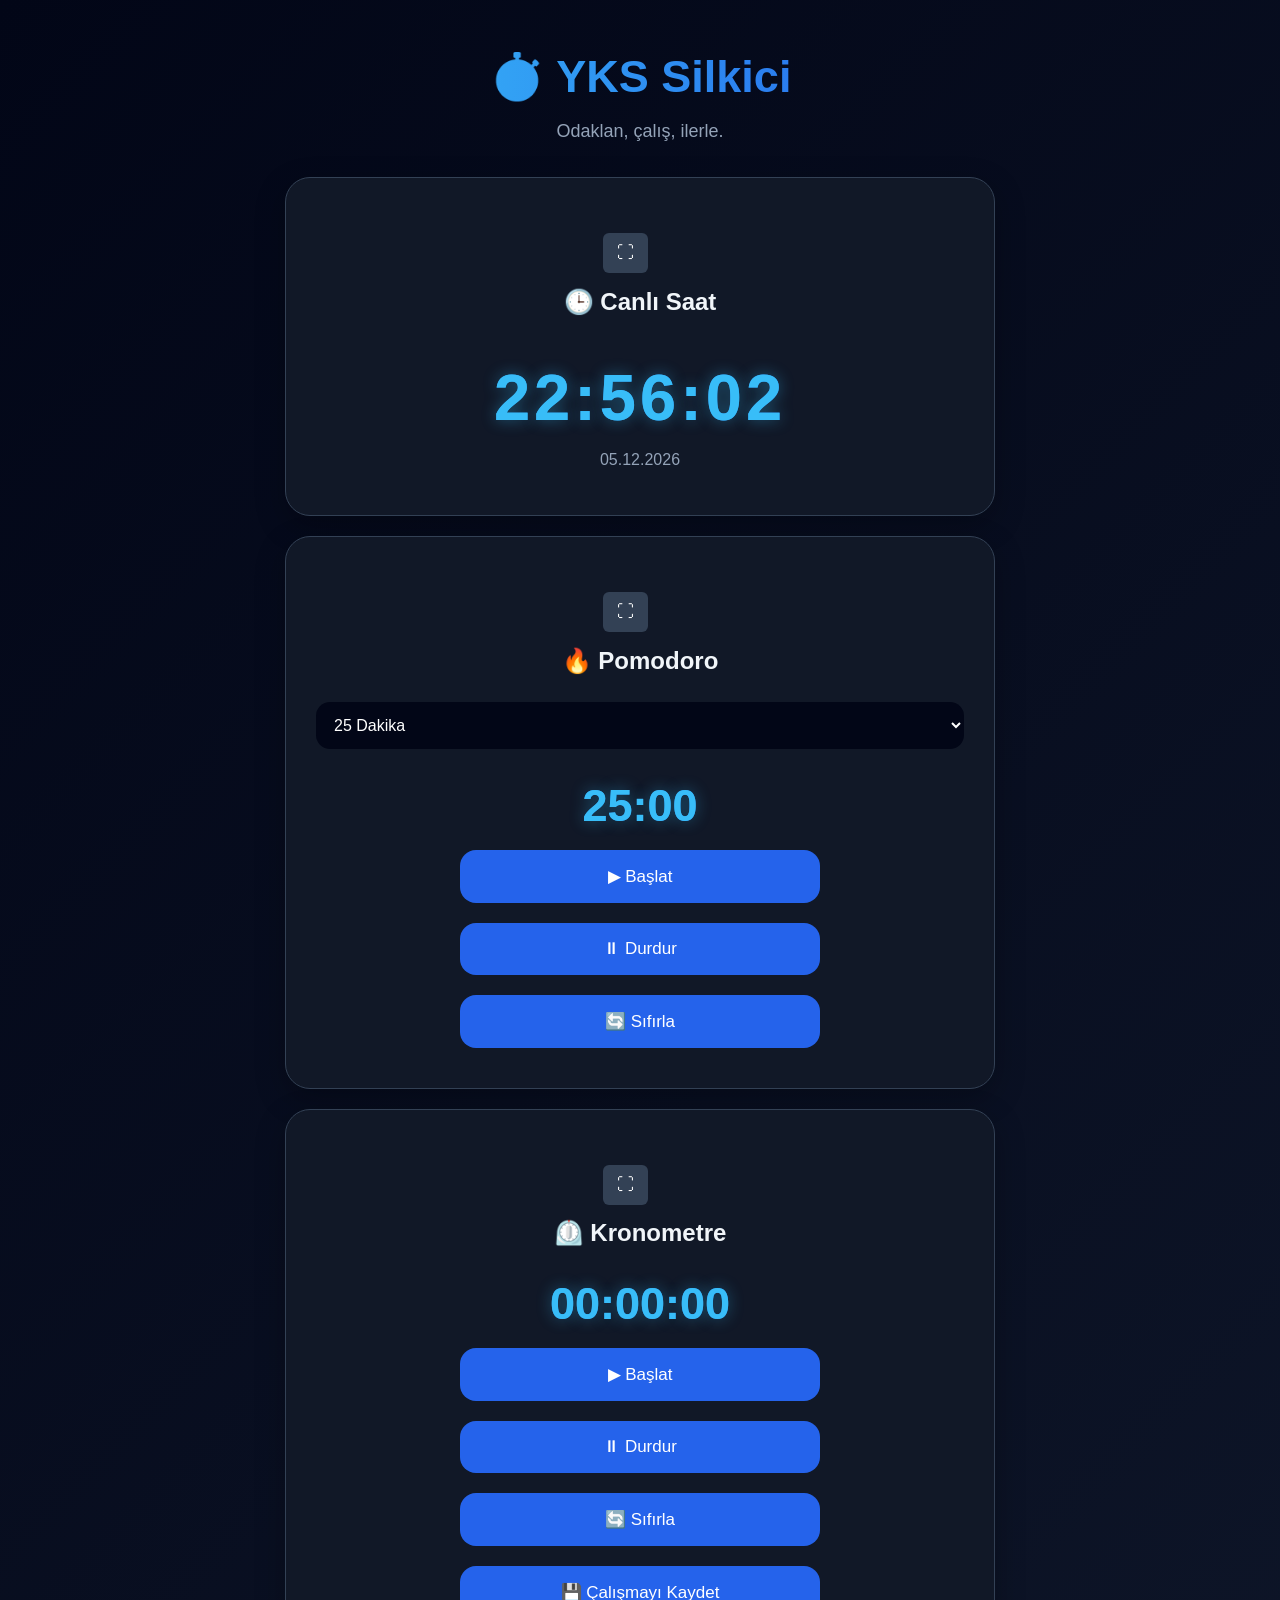
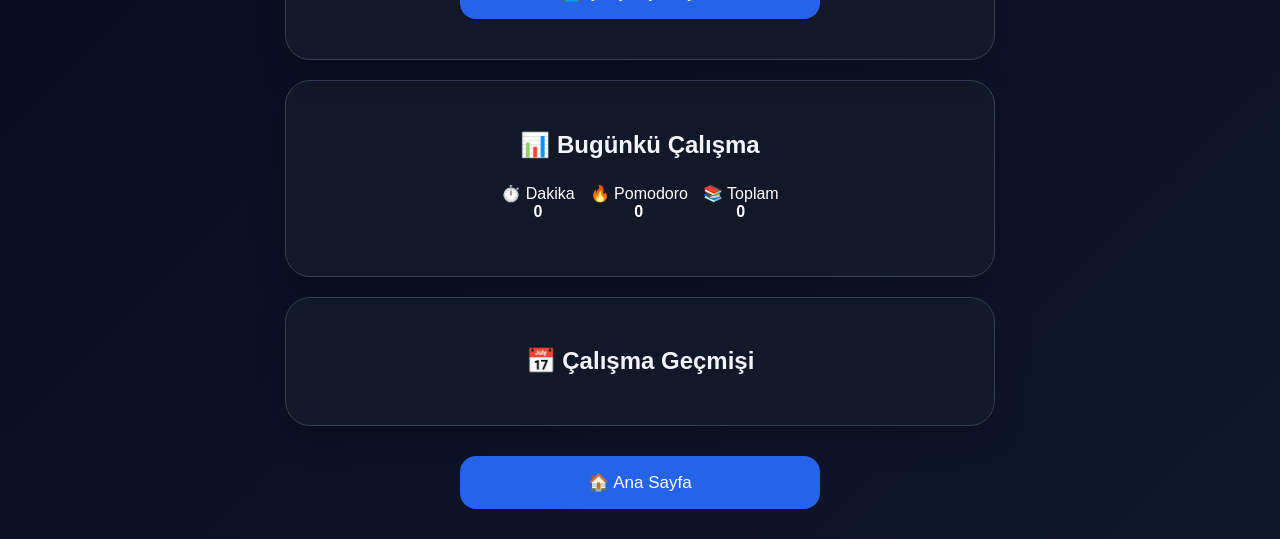
==== commit 7c66aab5: "Update pomodoro.html" ====
--- a/pomodoro.html
+++ b/pomodoro.html
@@ -11,528 +11,237 @@
 <link rel="stylesheet" href="style.css">
 
 <style>
-.fullscreenBox{
-
-position:fixed !important;
-
-top:0 !important;
-left:0 !important;
-
-width:100vw !important;
-height:100vh !important;
-
-z-index:999999 !important;
-
-background:#08111f !important;
-
-display:flex !important;
-
-flex-direction:column !important;
-
-justify-content:center !important;
-
-align-items:center !important;
-
-padding:20px !important;
-
-margin:0 !important;
-
-box-sizing:border-box !important;
-
-overflow:hidden !important;
-
-}
-
-
-
-.fullscreenBox h2{
-
-font-size:40px !important;
-
-margin-bottom:20px !important;
-
-}
-  .cikis{
-
-display:none;
-
-position:absolute;
-
-right:20px;
-
-top:20px;
-
-width:45px;
-
-height:45px;
-
-border-radius:50%;
-
-border:none;
-
-background:#334155;
-
-color:white;
-
-font-size:28px;
-
-z-index:999999;
-
-}
-
-
-.fullscreenBox .cikis{
-
-display:block;
-
-}
-  
-  
-
-
-
-
-.fullscreenBox h1{
-
-font-size:70px !important;
-
-letter-spacing:3px !important;
-
-font-weight:900 !important;
-
-margin:15px !important;
-
-}
-  .fullscreenBox{
-
-width:100% !important;
-
-height:100% !important;
-
-max-width:none !important;
-
-}
-
-
-
-
-
-.fullscreenBox button{
-
-font-size:22px !important;
-
-padding:15px 30px !important;
-
-margin:8px !important;
-
-}
-
-
-
-
-
-.fullscreenBox select{
-
-font-size:22px !important;
-
-padding:10px !important;
-
-margin:10px !important;
-
-}
-
-
-
-
-.fullscreenBox .buyut{
-
-display:none !important;
-
-}
-
-
-/* büyütme butonu */
-
-.buyut{
-
-position:absolute;
-
-right:15px;
-
-top:15px;
-
-width:45px;
-
-height:40px;
-
-padding:5px;
-
-background:#334155;
-
-}
-
-
-.odak{
-
-position:relative;
-
-}
-
-
-/* normal saat */
-.buyukSaat{
-
-font-size:70px;
-letter-spacing:5px;
-font-weight:800;
-
-}
-
-
-.fullscreenBox .buyukSaat{
-
-font-size:70px !important;
-
-}
-
-
-
-
-
-
-
-.kartBaslik{
-
-color:#94a3b8;
-
-}
-
-
-#kayitlar .card{
-
-margin-top:15px;
-
-}
-
-
+/* Butonların tıklanabilirlik ayarları */
+button {
+    cursor: pointer !important;
+    position: relative !important;
+    z-index: 10 !important;
+    pointer-events: auto !important;
+    touch-action: manipulation !important;
+    -webkit-tap-highlight-color: transparent !important;
+}
+
+/* SAYAÇ VE METİN RENK İYİLEŞTİRMELERİ */
+/* Canlı Saat, Pomodoro ve Kronometre dijital sayı renkleri */
+#saat, #pomodoro, #kronometre, .buyukSaat {
+    color: #38bdf8 !important; /* Parlak Açık Mavi / Turkuaz */
+    text-shadow: 0 0 15px rgba(56, 189, 248, 0.4) !important; /* Hafif gece parlaması */
+    font-weight: 800 !important;
+}
+
+/* Başlıklar (Canlı Saat, Pomodoro, Kronometre h2 başlıkları) */
+.box h2 {
+    color: #f1f5f9 !important; /* Açık Parlak Beyaz/Gri */
+    font-size: 24px;
+}
+
+/* Alt Açıklamalar ve Tarih */
+#tarih, .subtitle, .kartBaslik {
+    color: #94a3b8 !important; /* Açık Gri */
+}
+
+/* Tam Ekran Modu Stilleri */
+.fullscreenBox {
+    position: fixed !important;
+    top: 0 !important;
+    left: 0 !important;
+    width: 100vw !important;
+    height: 100vh !important;
+    z-index: 999999 !important;
+    background: #08111f !important;
+    display: flex !important;
+    flex-direction: column !important;
+    justify-content: center !important;
+    align-items: center !important;
+    padding: 20px !important;
+    margin: 0 !important;
+    box-sizing: border-box !important;
+    overflow: hidden !important;
+}
+
+.fullscreenBox h2 {
+    font-size: 36px !important;
+    margin-bottom: 20px !important;
+    color: #f1f5f9 !important;
+}
+
+.fullscreenBox h1, .fullscreenBox .buyukSaat {
+    font-size: 80px !important;
+    letter-spacing: 4px !important;
+    font-weight: 900 !important;
+    margin: 15px !important;
+    color: #38bdf8 !important;
+    text-shadow: 0 0 25px rgba(56, 189, 248, 0.6) !important;
+}
+
+.cikis {
+    display: none;
+    position: absolute;
+    right: 20px;
+    top: 20px;
+    width: 45px;
+    height: 45px;
+    border-radius: 50%;
+    border: none;
+    background: #334155;
+    color: white;
+    font-size: 28px;
+    z-index: 999999;
+}
+
+.fullscreenBox .cikis {
+    display: block;
+}
+
+.fullscreenBox button {
+    font-size: 22px !important;
+    padding: 15px 30px !important;
+    margin: 8px !important;
+}
+
+.fullscreenBox select {
+    font-size: 22px !important;
+    padding: 10px !important;
+    margin: 10px !important;
+}
+
+.fullscreenBox .buyut {
+    display: none !important;
+}
+
+/* Büyütme Butonu */
+.buyut {
+    position: absolute;
+    right: 15px;
+    top: 15px;
+    width: 45px;
+    height: 40px;
+    padding: 5px;
+    background: #334155;
+    color: #fff;
+    border: none;
+    border-radius: 6px;
+}
+
+.odak {
+    position: relative;
+}
+
+/* Normal Saat Boyutu */
+.buyukSaat {
+    font-size: 65px;
+    letter-spacing: 4px;
+    font-weight: 800;
+}
+
+#kayitlar .card {
+    margin-top: 15px;
+}
 </style>
 
 </head>
 
-
-
 <body>
 
-
 <div class="container">
 
-
-
 <h1>⏱️ YKS Silkici</h1>
 
-
 <p class="subtitle">
-
 Odaklan, çalış, ilerle.
-
 </p>
 
-
-
-
 <!-- SAAT -->
-
 <div class="box odak" id="saatBox">
-
-
-<button class="buyut" onclick="tamEkran('saatBox')">
-
-⛶
-
-</button>
-
-  <button class="cikis" onclick="tamEkran('saatBox')">
-
-×
-
-</button>
-
-
-<h2>🕒 Canlı Saat</h2>
-
-
-<h1 id="saat" class="buyukSaat">
-
-00:00:00
-
-</h1>
-
-
-<p id="tarih"></p>
-
-
+    <button type="button" class="buyut" onclick="tamEkran('saatBox')">⛶</button>
+    <button type="button" class="cikis" onclick="tamEkran('saatBox')">×</button>
+
+    <h2>🕒 Canlı Saat</h2>
+    <h1 id="saat" class="buyukSaat">00:00:00</h1>
+    <p id="tarih"></p>
 </div>
 
-
-
-
-
 <!-- POMODORO -->
-
 <div class="box odak" id="pomBox">
-
-
-<button class="buyut" onclick="tamEkran('pomBox')">
-
-⛶
-
-</button>
-<button class="cikis" onclick="tamEkran('pomBox')">
-
-×
-
-</button>
-
-
-<h2>🔥 Pomodoro</h2>
-
-
-<select id="sure" onchange="pomSureDegisti()">
-
-
-<option value="5">5 Dakika</option>
-
-<option value="10">10 Dakika</option>
-
-<option value="15">15 Dakika</option>
-
-<option value="25" selected>25 Dakika</option>
-
-<option value="30">30 Dakika</option>
-
-<option value="45">45 Dakika</option>
-
-<option value="60">60 Dakika</option>
-
-
-</select>
-
-
-
-<h1 id="pomodoro">
-
-25:00
-
-</h1>
-
-
-
-<button onclick="baslat()">
-
-▶ Başlat
-
-</button>
-
-
-<button onclick="durdur()">
-
-⏸ Durdur
-
-</button>
-
-
-<button onclick="sifirla()">
-
-🔄 Sıfırla
-
-</button>
-
-
+    <button type="button" class="buyut" onclick="tamEkran('pomBox')">⛶</button>
+    <button type="button" class="cikis" onclick="tamEkran('pomBox')">×</button>
+
+    <h2>🔥 Pomodoro</h2>
+
+    <select id="sure" onchange="pomSureDegisti()">
+        <option value="5">5 Dakika</option>
+        <option value="10">10 Dakika</option>
+        <option value="15">15 Dakika</option>
+        <option value="25" selected>25 Dakika</option>
+        <option value="30">30 Dakika</option>
+        <option value="45">45 Dakika</option>
+        <option value="60">60 Dakika</option>
+    </select>
+
+    <h1 id="pomodoro">25:00</h1>
+
+    <button type="button" onclick="baslat()">▶ Başlat</button>
+    <button type="button" onclick="durdur()">⏸ Durdur</button>
+    <button type="button" onclick="sifirla()">🔄 Sıfırla</button>
 </div>
 
-
 <!-- KRONOMETRE -->
-
 <div class="box odak" id="kronoBox">
-
-
-<button class="buyut" onclick="tamEkran('kronoBox')">
-
-⛶
-
-</button>
-  
-  <button class="cikis" onclick="tamEkran('kronoBox')">
-
-×
-
-</button>
-
-
-
-<h2>⏲️ Kronometre</h2>
-
-
-<h1 id="kronometre">
-
-00:00:00
-
-</h1>
-
-
-
-
-<button onclick="kronoBaslat()">
-
-▶ Başlat
-
-</button>
-
-
-
-<button onclick="kronoDurdur()">
-
-⏸ Durdur
-
-</button>
-
-
-
-<button onclick="kronoSifirla()">
-
-🔄 Sıfırla
-
-</button>
-
-
-
-<button onclick="kronoKaydet()">
-
-💾 Çalışmayı Kaydet
-
-</button>
-
-
-
+    <button type="button" class="buyut" onclick="tamEkran('kronoBox')">⛶</button>
+    <button type="button" class="cikis" onclick="tamEkran('kronoBox')">×</button>
+
+    <h2>⏲️ Kronometre</h2>
+    <h1 id="kronometre">00:00:00</h1>
+
+    <button type="button" onclick="kronoBaslat()">▶ Başlat</button>
+    <button type="button" onclick="kronoDurdur()">⏸ Durdur</button>
+    <button type="button" onclick="kronoSifirla()">🔄 Sıfırla</button>
+    <button type="button" onclick="kronoKaydet()">💾 Çalışmayı Kaydet</button>
 </div>
 
-
-
-
-
 <!-- İSTATİSTİK ÖZET -->
-
 <div class="box">
-
-
-<h2>📊 Bugünkü Çalışma</h2>
-
-
-<div class="stats">
-
-
-<div>
-
-⏱️ Dakika
-
-<br>
-
-<b id="bugunDakika">
-
-0
-
-</b>
-
+    <h2>📊 Bugünkü Çalışma</h2>
+    <div class="stats">
+        <div>
+            ⏱️ Dakika<br>
+            <b id="bugunDakika">0</b>
+        </div>
+        <div>
+            🔥 Pomodoro<br>
+            <b id="pomSayisi">0</b>
+        </div>
+        <div>
+            📚 Toplam<br>
+            <b id="toplamDakika">0</b>
+        </div>
+    </div>
 </div>
 
-
-
-
-<div>
-
-🔥 Pomodoro
-
-<br>
-
-<b id="pomSayisi">
-
-0
-
-</b>
-
+<!-- KAYITLAR -->
+<div class="box">
+    <h2>📅 Çalışma Geçmişi</h2>
+    <div id="kayitlar"></div>
 </div>
 
-
-
-
-<div>
-
-📚 Toplam
-
-<br>
-
-<b id="toplamDakika">
-
-0
-
-</b>
+<button type="button" onclick="window.location.href='index.html'">🏠 Ana Sayfa</button>
 
 </div>
 
-
-</div>
-
-
-</div>
-
-
-
-
-
-
-<!-- KAYITLAR -->
-
-
-<div class="box">
-
-
-<h2>📅 Çalışma Geçmişi</h2>
-
-
-<div id="kayitlar">
-
-</div>
-
-
-</div>
-
-
-
-
-
-<button onclick="window.location.href='index.html'">
-
-🏠 Ana Sayfa
-
-</button>
-
-
-
-</div>
-
 <script>
 // ==========================================
 // 1. GENEL & TAM EKRAN İŞLEMLERİ
 // ==========================================
 
 function tamEkran(id) {
-    let kutu = document.getElementById(id);
-    kutu.classList.toggle("fullscreenBox");
-}
-
-// Bildirim izni isteği (Mobil ve PWA uyumu için)
-if ("Notification" in window && Notification.permission !== "granted" && Notification.permission !== "denied") {
-    Notification.requestPermission();
+    try {
+        var kutu = document.getElementById(id);
+        if (kutu) {
+            kutu.classList.toggle("fullscreenBox");
+        }
+    } catch(e) {
+        console.error("Tam ekran hatasi:", e);
+    }
 }
 
 // ==========================================
@@ -540,58 +249,74 @@
 // ==========================================
 
 function saatGuncelle() {
-    let simdi = new Date();
-    document.getElementById("saat").innerHTML = simdi.toLocaleTimeString("tr-TR");
-    document.getElementById("tarih").innerHTML = simdi.toLocaleDateString("tr-TR");
-}
-
-// ==========================================
-// 3. GELİŞMİŞ POMODORO SİSTEMİ (Arka Plan Destekli)
-// ==========================================
-
-let pomEnd = Number(localStorage.getItem("pomEnd")) || 0;
-let pomSure = Number(localStorage.getItem("pomSure")) || 1500; // Saniye cinsinden
-let pomTamamlandiMi = localStorage.getItem("pomTamamlandiMi") === "true";
-
-// Pomodoro Süresi Değiştiğinde
+    try {
+        var simdi = new Date();
+        var saatElem = document.getElementById("saat");
+        var tarihElem = document.getElementById("tarih");
+        if (saatElem) saatElem.innerText = simdi.toLocaleTimeString("tr-TR");
+        if (tarihElem) tarihElem.innerText = simdi.toLocaleDateString("tr-TR");
+    } catch(e) {}
+}
+
+// ==========================================
+// 3. POMODORO SİSTEMİ
+// ==========================================
+
+var pomEnd = Number(localStorage.getItem("pomEnd")) || 0;
+var pomSure = Number(localStorage.getItem("pomSure")) || 1500;
+var pomTamamlandiMi = localStorage.getItem("pomTamamlandiMi") === "true";
+
 function pomSureDegisti() {
     if (!pomEnd) {
-        let secilenDk = Number(document.getElementById("sure").value);
-        pomSure = secilenDk * 60;
-        localStorage.setItem("pomSure", pomSure);
-        gosterPom();
+        var selectElem = document.getElementById("sure");
+        if (selectElem) {
+            var secilenDk = Number(selectElem.value) || 25;
+            pomSure = secilenDk * 60;
+            localStorage.setItem("pomSure", pomSure);
+            gosterPom();
+        }
     }
 }
 
 function gosterPom() {
-    let kalan;
-
-    if (pomEnd) {
-        // Bitiş zamanı üzerinden kalan saniyeyi hesapla
+    var kalan;
+
+    if (pomEnd > 0) {
         kalan = Math.max(0, Math.ceil((pomEnd - Date.now()) / 1000));
-        
-        // Süre bittiğinde
         if (kalan === 0 && !pomTamamlandiMi) {
             pomTamamlandi();
+            return;
         }
     } else {
-        kalan = pomSure;
-    }
-
-    let dakika = Math.floor(kalan / 60);
-    let saniye = kalan % 60;
-
-    document.getElementById("pomodoro").innerHTML =
-        String(dakika).padStart(2, "0") + ":" + String(saniye).padStart(2, "0");
+        kalan = pomSure > 0 ? pomSure : 1500;
+    }
+
+    var dakika = Math.floor(kalan / 60);
+    var saniye = kalan % 60;
+
+    var pomElem = document.getElementById("pomodoro");
+    if (pomElem) {
+        pomElem.innerText =
+            String(dakika).padStart(2, "0") + ":" + String(saniye).padStart(2, "0");
+    }
 }
 
 function baslat() {
+    try {
+        if ("Notification" in window && Notification.permission === "default") {
+            Notification.requestPermission().catch(function(){});
+        }
+    } catch(e) {}
+
     if (pomTamamlandiMi) {
         sifirla();
     }
     
     if (!pomEnd) {
-        // Şu anki zaman + kalan süre = Bitiş Zamanı
+        var selectElem = document.getElementById("sure");
+        if ((!pomSure || pomSure <= 0) && selectElem) {
+            pomSure = (Number(selectElem.value) || 25) * 60;
+        }
         pomEnd = Date.now() + pomSure * 1000;
         localStorage.setItem("pomEnd", pomEnd);
         pomTamamlandiMi = false;
@@ -601,8 +326,7 @@
 }
 
 function durdur() {
-    if (pomEnd) {
-        // Durdurulduğunda kalan süreyi hesapla ve kaydet
+    if (pomEnd > 0) {
         pomSure = Math.max(0, Math.ceil((pomEnd - Date.now()) / 1000));
         localStorage.setItem("pomSure", pomSure);
         pomEnd = 0;
@@ -618,7 +342,8 @@
     pomTamamlandiMi = false;
     localStorage.setItem("pomTamamlandiMi", "false");
 
-    let secilenDk = Number(document.getElementById("sure").value);
+    var selectElem = document.getElementById("sure");
+    var secilenDk = selectElem ? (Number(selectElem.value) || 25) : 25;
     pomSure = secilenDk * 60;
     localStorage.setItem("pomSure", pomSure);
     
@@ -628,72 +353,73 @@
 function pomTamamlandi() {
     pomEnd = 0;
     localStorage.removeItem("pomEnd");
-    pomSure = Number(document.getElementById("sure").value) * 60;
+    
+    var selectElem = document.getElementById("sure");
+    pomSure = (selectElem ? (Number(selectElem.value) || 25) : 25) * 60;
     localStorage.setItem("pomSure", pomSure);
     
     pomTamamlandiMi = true;
     localStorage.setItem("pomTamamlandiMi", "true");
 
-    // Pomodoro sayısını artır
     pomSayisiArttir();
-
-    // Sesli Uyarı
     sesCal();
 
-    // Bildirim Gönder
-    if ("Notification" in window && Notification.permission === "granted") {
-        new Notification("YKS Silkici", {
-            body: "🔥 Tebrikler! Bir Pomodoro oturumunu başarıyla tamamladın.",
-            icon: "https://cdn-icons-png.flaticon.com/512/869/869636.png"
-        });
-    }
+    try {
+        if ("Notification" in window && Notification.permission === "granted") {
+            new Notification("YKS Silkici", {
+                body: "🔥 Tebrikler! Bir Pomodoro oturumunu başarıyla tamamladın."
+            });
+        }
+    } catch(e) {}
 
     setTimeout(function() {
         alert("🎉 Pomodoro Süresi Bitti! Harika bir çalışma çıkardın 💪");
     }, 100);
 }
 
-// Tamamlandığında basit bir bip sesi çıkarma fonksiyonu
 function sesCal() {
     try {
-        let audioCtx = new (window.AudioContext || window.webkitAudioContext)();
-        let osc = audioCtx.createOscillator();
-        let gain = audioCtx.createGain();
-        osc.connect(gain);
-        gain.connect(audioCtx.destination);
-        osc.type = "sine";
-        osc.frequency.value = 587.33; // D5 notası
-        gain.gain.setValueAtTime(0.3, audioCtx.currentTime);
-        osc.start();
-        osc.stop(audioCtx.currentTime + 1);
-    } catch(e) {
-        // Web Audio API desteklenmiyorsa veya kısıtlıysa sessiz geç
-    }
-}
-
-// ==========================================
-// 4. GELİŞMİŞ KRONOMETRE SİSTEMİ (Arka Plan Destekli)
-// ==========================================
-
-let kronoStart = Number(localStorage.getItem("kronoStart")) || 0;
-let kronoSure = Number(localStorage.getItem("kronoSure")) || 0; // Biriken toplam saniye
+        var AudioCtx = window.AudioContext || window.webkitAudioContext;
+        if (AudioCtx) {
+            var audioCtx = new AudioCtx();
+            var osc = audioCtx.createOscillator();
+            var gain = audioCtx.createGain();
+            osc.connect(gain);
+            gain.connect(audioCtx.destination);
+            osc.type = "sine";
+            osc.frequency.value = 587.33;
+            gain.gain.setValueAtTime(0.3, audioCtx.currentTime);
+            osc.start();
+            osc.stop(audioCtx.currentTime + 1);
+        }
+    } catch(e) {}
+}
+
+// ==========================================
+// 4. KRONOMETRE SİSTEMİ
+// ==========================================
+
+var kronoStart = Number(localStorage.getItem("kronoStart")) || 0;
+var kronoSure = Number(localStorage.getItem("kronoSure")) || 0;
 
 function kronoGoster() {
-    let toplam = kronoSure;
-
-    if (kronoStart) {
-        // Geçen süreyi milisaniyeden saniyeye çevirip ekle
+    var toplam = kronoSure;
+
+    if (kronoStart > 0) {
         toplam += Math.floor((Date.now() - kronoStart) / 1000);
     }
 
-    let saat = Math.floor(toplam / 3600);
-    let dakika = Math.floor((toplam % 3600) / 60);
-    let saniye = toplam % 60;
-
-    document.getElementById("kronometre").innerHTML =
-        String(saat).padStart(2, "0") + ":" +
-        String(dakika).padStart(2, "0") + ":" +
-        String(saniye).padStart(2, "0");
+    var saat = Math.floor(toplam / 3600);
+    var dakika = Math.floor((toplam % 3600) / 60);
+    var saniye = toplam % 60;
+
+    var kronoElem = document.getElementById("kronometre");
+    if (kronoElem) {
+        kronoElem.innerText =
+            String(saat).padStart(2, "0") + ":" +
+            String(dakika).padStart(2, "0") + ":" +
+            String(saniye).padStart(2, "0");
+    }
 }
 
 function kronoBaslat() {
@@ -705,7 +431,7 @@
 }
 
 function kronoDurdur() {
-    if (kronoStart) {
+    if (kronoStart > 0) {
         kronoSure += Math.floor((Date.now() - kronoStart) / 1000);
         kronoStart = 0;
         localStorage.removeItem("kronoStart");
@@ -727,9 +453,8 @@
 // ==========================================
 
 function kronoKaydet() {
-    // Aktif çalışan kronometre varsa durdurup hesapla
-    let kaydedilecekSure = kronoSure;
-    if (kronoStart) {
+    var kaydedilecekSure = kronoSure;
+    if (kronoStart > 0) {
         kaydedilecekSure += Math.floor((Date.now() - kronoStart) / 1000);
     }
 
@@ -738,8 +463,14 @@
         return;
     }
 
-    let liste = JSON.parse(localStorage.getItem("calismaKayitlari")) || [];
-    let tarih = new Date().toLocaleDateString("tr-TR");
+    var liste = [];
+    try {
+        liste = JSON.parse(localStorage.getItem("calismaKayitlari")) || [];
+    } catch(e) {
+        liste = [];
+    }
+    
+    var tarih = new Date().toLocaleDateString("tr-TR");
 
     liste.push({
         tarih: tarih,
@@ -748,7 +479,6 @@
 
     localStorage.setItem("calismaKayitlari", JSON.stringify(liste));
 
-    // Kronometreyi sıfırla
     kronoSifirla();
 
     alert("Çalışma kaydedildi 💪");
@@ -758,28 +488,38 @@
 }
 
 function kayitGoster() {
-    let alan = document.getElementById("kayitlar");
-    let liste = JSON.parse(localStorage.getItem("calismaKayitlari")) || [];
+    var alan = document.getElementById("kayitlar");
+    if (!alan) return;
+
+    var liste = [];
+    try {
+        liste = JSON.parse(localStorage.getItem("calismaKayitlari")) || [];
+    } catch(e) {
+        liste = [];
+    }
 
     alan.innerHTML = "";
 
-    // Son eklenenler üstte gözüksün
     liste.slice().reverse().forEach(function(x, index) {
-        let orjinalIndex = liste.length - 1 - index;
-        let dakika = Math.floor(x.sure / 60);
+        var orjinalIndex = liste.length - 1 - index;
+        var dakika = Math.floor(x.sure / 60);
 
         alan.innerHTML += `
             <div class="card">
                 <p>📅 ${x.tarih}</p>
                 <p>⏱️ ${dakika} dakika çalışıldı</p>
-                <button onclick="kayitSil(${orjinalIndex})">🗑️ Sil</button>
+                <button type="button" onclick="kayitSil(${orjinalIndex})">🗑️ Sil</button>
             </div>
         `;
     });
 }
 
 function kayitSil(index) {
-    let liste = JSON.parse(localStorage.getItem("calismaKayitlari")) || [];
+    var liste = [];
+    try {
+        liste = JSON.parse(localStorage.getItem("calismaKayitlari")) || [];
+    } catch(e) {}
+    
     liste.splice(index, 1);
     localStorage.setItem("calismaKayitlari", JSON.stringify(liste));
 
@@ -788,58 +528,64 @@
 }
 
 function pomSayisiArttir() {
-    let sayi = Number(localStorage.getItem("pomSayisi")) || 0;
+    var sayi = Number(localStorage.getItem("pomSayisi")) || 0;
     sayi++;
     localStorage.setItem("pomSayisi", sayi);
     istatistikGuncelle();
 }
 
 function istatistikGuncelle() {
-    let liste = JSON.parse(localStorage.getItem("calismaKayitlari")) || [];
-    let bugun = new Date().toLocaleDateString("tr-TR");
-
-    let toplam = 0;
-    let bugunToplam = 0;
+    var liste = [];
+    try {
+        liste = JSON.parse(localStorage.getItem("calismaKayitlari")) || [];
+    } catch(e) {}
+
+    var bugun = new Date().toLocaleDateString("tr-TR");
+
+    var toplam = 0;
+    var bugunToplam = 0;
 
     liste.forEach(function(x) {
-        let dakika = Math.floor(x.sure / 60);
+        var dakika = Math.floor(x.sure / 60);
         toplam += dakika;
         if (x.tarih === bugun) {
             bugunToplam += dakika;
         }
     });
 
-    document.getElementById("bugunDakika").innerHTML = bugunToplam;
-    document.getElementById("toplamDakika").innerHTML = toplam;
-    document.getElementById("pomSayisi").innerHTML = localStorage.getItem("pomSayisi") || 0;
-}
-
-// ==========================================
-// 6. ANA ZAMANLAYICI DÖNGÜSÜ VE ARKA PLAN SENKRONİZASYONU
-// ==========================================
-
-function genelDöngü() {
+    var bDakikaElem = document.getElementById("bugunDakika");
+    var tDakikaElem = document.getElementById("toplamDakika");
+    var pSayisiElem = document.getElementById("pomSayisi");
+
+    if (bDakikaElem) bDakikaElem.innerText = bugunToplam;
+    if (tDakikaElem) tDakikaElem.innerText = toplam;
+    if (pSayisiElem) pSayisiElem.innerText = localStorage.getItem("pomSayisi") || 0;
+}
+
+// ==========================================
+// 6. DÖNGÜ VE ARKA PLAN SENKRONİZASYONU
+// ==========================================
+
+function genelDongu() {
     saatGuncelle();
     gosterPom();
     kronoGoster();
 }
 
-// Ekranda 1 saniyelik aralıklarla güncelleme yap
-setInterval(genelDöngü, 1000);
-
-// Kullanıcı arka plandan uygulamaya geri döndüğünde zamanı anında eşitle
+setInterval(genelDongu, 1000);
+
 document.addEventListener("visibilitychange", function() {
     if (!document.hidden) {
-        genelDöngü();
+        genelDongu();
     }
 });
 
 window.addEventListener("focus", function() {
-    genelDöngü();
+    genelDongu();
 });
 
-// Sayfa ilk yüklendiğinde çalıştır
-genelDöngü();
+// Sayfa açılışında çalıştır
+genelDongu();
 kayitGoster();
 istatistikGuncelle();
 </script>
